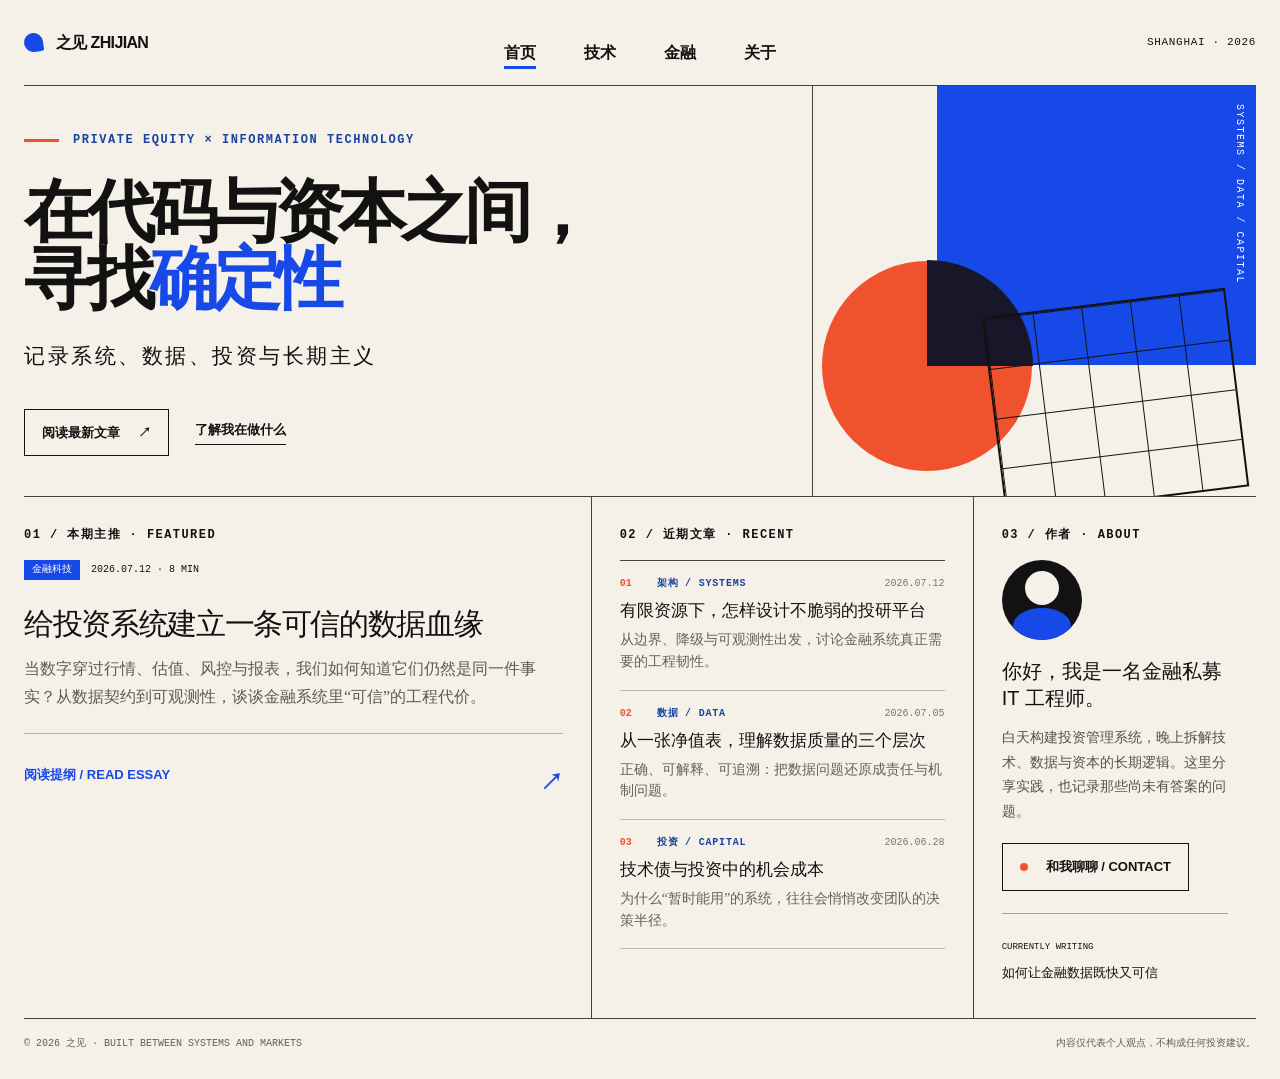
==== index.html @ 4075d279 "发布之见个人网站" ====
<!DOCTYPE html><html lang="zh-CN"><head><meta charSet="utf-8"/><meta name="viewport" content="width=device-width, initial-scale=1"/><link rel="stylesheet" href="/_next/static/chunks/0l_tnmiapohb3.css" data-precedence="next"/><link rel="preload" as="script" fetchPriority="low" href="/_next/static/chunks/15xrurgzs99gv.js"/><script src="/_next/static/chunks/0t2z5hkh7v~~b.js" async=""></script><script src="/_next/static/chunks/07lhk_q6pmm3r.js" async=""></script><script src="/_next/static/chunks/turbopack-08lz5pl99x_po.js" async=""></script><script src="/_next/static/chunks/0dbhjjzl8qfwv.js" async=""></script><title>之见｜在代码与资本之间寻找确定性</title><meta name="description" content="一名金融私募 IT 工程师关于系统、数据、投资与长期主义的个人记录。"/><link rel="canonical" href="https://jiandong7.github.io/"/><meta property="og:title" content="之见｜在代码与资本之间寻找确定性"/><meta property="og:description" content="一名金融私募 IT 工程师关于系统、数据、投资与长期主义的个人记录。"/><meta property="og:url" content="https://jiandong7.github.io/"/><meta property="og:locale" content="zh_CN"/><meta property="og:image" content="https://jiandong7.github.io/og.png"/><meta property="og:image:width" content="1536"/><meta property="og:image:height" content="1024"/><meta property="og:image:alt" content="之见——在代码与资本之间寻找确定性"/><meta property="og:type" content="website"/><meta name="twitter:card" content="summary_large_image"/><meta name="twitter:title" content="之见｜在代码与资本之间寻找确定性"/><meta name="twitter:description" content="一名金融私募 IT 工程师关于系统、数据、投资与长期主义的个人记录。"/><meta name="twitter:image" content="https://jiandong7.github.io/og.png"/><script src="/_next/static/chunks/03~yq9q893hmn.js" noModule=""></script></head><body><div hidden=""><!--$--><!--/$--></div><main><header class="site-header"><a class="brand" href="#top" aria-label="之见首页"><span class="brand-mark" aria-hidden="true"></span><span>之见 ZHIJIAN</span></a><nav aria-label="主导航"><a class="active" href="#top">首页</a><a href="#writing">技术</a><a href="#writing">金融</a><a href="#about">关于</a></nav><span class="header-meta">SHANGHAI · 2026</span></header><section class="hero" id="top" aria-labelledby="hero-title"><div class="hero-copy"><p class="eyebrow"><span aria-hidden="true"></span>PRIVATE EQUITY × INFORMATION TECHNOLOGY</p><h1 id="hero-title">在代码与资本之间，<br/>寻找<span>确定性</span></h1><p class="hero-subtitle">记录系统、数据、投资与长期主义</p><div class="hero-actions"><a class="primary-link" href="#writing">阅读最新文章 <span aria-hidden="true">↗</span></a><a class="text-link" href="#about">了解我在做什么</a></div></div><div class="hero-art" aria-label="由系统、数据与资本构成的抽象几何图形" role="img"><div class="blue-plane"><span>SYSTEMS / DATA / CAPITAL</span></div><div class="orange-disc"></div><div class="dark-quarter"></div><div class="grid-plane" aria-hidden="true"></div></div></section><section class="content-grid" id="writing" aria-label="文章与作者信息"><article class="featured"><p class="section-kicker">01 / 本期主推 · FEATURED</p><div class="article-meta"><span>金融科技</span><time dateTime="2026-07-12">2026.07.12 · 8 MIN</time></div><h2>给投资系统建立一条可信的数据血缘</h2><p class="featured-summary">当数字穿过行情、估值、风控与报表，我们如何知道它们仍然是同一件事实？从数据契约到可观测性，谈谈金融系统里“可信”的工程代价。</p><a class="read-link" href="mailto:hello@example.com?subject=关于文章：可信的数据血缘">阅读提纲 / READ ESSAY <span aria-hidden="true">↗</span></a></article><section class="recent" aria-labelledby="recent-title"><p class="section-kicker" id="recent-title">02 / 近期文章 · RECENT</p><div class="article-list"><article class="article-row"><div class="article-row-top"><span>01</span><p>架构 / SYSTEMS</p><time dateTime="2026-07-12">2026.07.12</time></div><h3>有限资源下，怎样设计不脆弱的投研平台</h3><p>从边界、降级与可观测性出发，讨论金融系统真正需要的工程韧性。</p></article><article class="article-row"><div class="article-row-top"><span>02</span><p>数据 / DATA</p><time dateTime="2026-07-05">2026.07.05</time></div><h3>从一张净值表，理解数据质量的三个层次</h3><p>正确、可解释、可追溯：把数据问题还原成责任与机制问题。</p></article><article class="article-row"><div class="article-row-top"><span>03</span><p>投资 / CAPITAL</p><time dateTime="2026-06-28">2026.06.28</time></div><h3>技术债与投资中的机会成本</h3><p>为什么“暂时能用”的系统，往往会悄悄改变团队的决策半径。</p></article></div></section><aside class="about" id="about" aria-labelledby="about-title"><p class="section-kicker">03 / 作者 · ABOUT</p><div class="avatar" aria-hidden="true"><span></span></div><h2 id="about-title">你好，我是一名金融私募 IT 工程师。</h2><p>白天构建投资管理系统，晚上拆解技术、数据与资本的长期逻辑。这里分享实践，也记录那些尚未有答案的问题。</p><a class="contact-link" href="mailto:hello@example.com"><span aria-hidden="true"></span>和我聊聊 / CONTACT</a><div class="now"><span>CURRENTLY WRITING</span><p>如何让金融数据既快又可信</p></div></aside></section><footer><p>© 2026 之见 · BUILT BETWEEN SYSTEMS AND MARKETS</p><p>内容仅代表个人观点，不构成任何投资建议。</p></footer></main><!--$--><!--/$--><script src="/_next/static/chunks/15xrurgzs99gv.js" id="_R_" async=""></script><script>(self.__next_f=self.__next_f||[]).push([0])</script><script>self.__next_f.push([1,"1:\"$Sreact.fragment\"\n2:I[39756,[\"/_next/static/chunks/0dbhjjzl8qfwv.js\"],\"default\"]\n3:I[37457,[\"/_next/static/chunks/0dbhjjzl8qfwv.js\"],\"default\"]\nb:I[68027,[\"/_next/static/chunks/0dbhjjzl8qfwv.js\"],\"default\",1]\n:HL[\"/_next/static/chunks/0l_tnmiapohb3.css\",\"style\"]\n"])</script><script>self.__next_f.push([1,"0:{\"P\":null,\"c\":[\"\",\"\"],\"q\":\"\",\"i\":false,\"f\":[[[\"\",{\"children\":[\"__PAGE__\",{}]},\"$undefined\",\"$undefined\",16],[[\"$\",\"$1\",\"c\",{\"children\":[[[\"$\",\"link\",\"0\",{\"rel\":\"stylesheet\",\"href\":\"/_next/static/chunks/0l_tnmiapohb3.css\",\"precedence\":\"next\",\"crossOrigin\":\"$undefined\",\"nonce\":\"$undefined\"}],[\"$\",\"script\",\"script-0\",{\"src\":\"/_next/static/chunks/0dbhjjzl8qfwv.js\",\"async\":true,\"nonce\":\"$undefined\"}]],[\"$\",\"html\",null,{\"lang\":\"zh-CN\",\"children\":[\"$\",\"body\",null,{\"children\":[\"$\",\"$L2\",null,{\"parallelRouterKey\":\"children\",\"error\":\"$undefined\",\"errorStyles\":\"$undefined\",\"errorScripts\":\"$undefined\",\"template\":[\"$\",\"$L3\",null,{}],\"templateStyles\":\"$undefined\",\"templateScripts\":\"$undefined\",\"notFound\":[[[\"$\",\"title\",null,{\"children\":\"404: This page could not be found.\"}],[\"$\",\"div\",null,{\"style\":{\"fontFamily\":\"system-ui,\\\"Segoe UI\\\",Roboto,Helvetica,Arial,sans-serif,\\\"Apple Color Emoji\\\",\\\"Segoe UI Emoji\\\"\",\"height\":\"100vh\",\"textAlign\":\"center\",\"display\":\"flex\",\"flexDirection\":\"column\",\"alignItems\":\"center\",\"justifyContent\":\"center\"},\"children\":[\"$\",\"div\",null,{\"children\":[[\"$\",\"style\",null,{\"dangerouslySetInnerHTML\":{\"__html\":\"body{color:#000;background:#fff;margin:0}.next-error-h1{border-right:1px solid rgba(0,0,0,.3)}@media (prefers-color-scheme:dark){body{color:#fff;background:#000}.next-error-h1{border-right:1px solid rgba(255,255,255,.3)}}\"}}],[\"$\",\"h1\",null,{\"className\":\"next-error-h1\",\"style\":{\"display\":\"inline-block\",\"margin\":\"0 20px 0 0\",\"padding\":\"0 23px 0 0\",\"fontSize\":24,\"fontWeight\":500,\"verticalAlign\":\"top\",\"lineHeight\":\"49px\"},\"children\":404}],[\"$\",\"div\",null,{\"style\":{\"display\":\"inline-block\"},\"children\":[\"$\",\"h2\",null,{\"style\":{\"fontSize\":14,\"fontWeight\":400,\"lineHeight\":\"49px\",\"margin\":0},\"children\":\"This page could not be found.\"}]}]]}]}]],[]],\"forbidden\":\"$undefined\",\"unauthorized\":\"$undefined\"}]}]}]]}],{\"children\":[[\"$\",\"$1\",\"c\",{\"children\":[[\"$\",\"main\",null,{\"children\":[[\"$\",\"header\",null,{\"className\":\"site-header\",\"children\":[[\"$\",\"a\",null,{\"className\":\"brand\",\"href\":\"#top\",\"aria-label\":\"之见首页\",\"children\":[[\"$\",\"span\",null,{\"className\":\"brand-mark\",\"aria-hidden\":\"true\"}],[\"$\",\"span\",null,{\"children\":\"之见 ZHIJIAN\"}]]}],[\"$\",\"nav\",null,{\"aria-label\":\"主导航\",\"children\":[[\"$\",\"a\",null,{\"className\":\"active\",\"href\":\"#top\",\"children\":\"首页\"}],[\"$\",\"a\",null,{\"href\":\"#writing\",\"children\":\"技术\"}],[\"$\",\"a\",null,{\"href\":\"#writing\",\"children\":\"金融\"}],[\"$\",\"a\",null,{\"href\":\"#about\",\"children\":\"关于\"}]]}],[\"$\",\"span\",null,{\"className\":\"header-meta\",\"children\":\"SHANGHAI · 2026\"}]]}],[\"$\",\"section\",null,{\"className\":\"hero\",\"id\":\"top\",\"aria-labelledby\":\"hero-title\",\"children\":[[\"$\",\"div\",null,{\"className\":\"hero-copy\",\"children\":[[\"$\",\"p\",null,{\"className\":\"eyebrow\",\"children\":[[\"$\",\"span\",null,{\"aria-hidden\":\"true\"}],\"PRIVATE EQUITY × INFORMATION TECHNOLOGY\"]}],[\"$\",\"h1\",null,{\"id\":\"hero-title\",\"children\":[\"在代码与资本之间，\",[\"$\",\"br\",null,{}],\"寻找\",[\"$\",\"span\",null,{\"children\":\"确定性\"}]]}],[\"$\",\"p\",null,{\"className\":\"hero-subtitle\",\"children\":\"记录系统、数据、投资与长期主义\"}],[\"$\",\"div\",null,{\"className\":\"hero-actions\",\"children\":[[\"$\",\"a\",null,{\"className\":\"primary-link\",\"href\":\"#writing\",\"children\":[\"阅读最新文章 \",[\"$\",\"span\",null,{\"aria-hidden\":\"true\",\"children\":\"↗\"}]]}],[\"$\",\"a\",null,{\"className\":\"text-link\",\"href\":\"#about\",\"children\":\"了解我在做什么\"}]]}]]}],[\"$\",\"div\",null,{\"className\":\"hero-art\",\"aria-label\":\"由系统、数据与资本构成的抽象几何图形\",\"role\":\"img\",\"children\":[[\"$\",\"div\",null,{\"className\":\"blue-plane\",\"children\":[\"$\",\"span\",null,{\"children\":\"SYSTEMS / DATA / CAPITAL\"}]}],[\"$\",\"div\",null,{\"className\":\"orange-disc\"}],[\"$\",\"div\",null,{\"className\":\"dark-quarter\"}],[\"$\",\"div\",null,{\"className\":\"grid-plane\",\"aria-hidden\":\"true\"}]]}]]}],[\"$\",\"section\",null,{\"className\":\"content-grid\",\"id\":\"writing\",\"aria-label\":\"文章与作者信息\",\"children\":[[\"$\",\"article\",null,{\"className\":\"featured\",\"children\":[[\"$\",\"p\",null,{\"className\":\"section-kicker\",\"children\":\"01 / 本期主推 · FEATURED\"}],[\"$\",\"div\",null,{\"className\":\"article-meta\",\"children\":[[\"$\",\"span\",null,{\"children\":\"金融科技\"}],[\"$\",\"time\",null,{\"dateTime\":\"2026-07-12\",\"children\":\"2026.07.12 · 8 MIN\"}]]}],[\"$\",\"h2\",null,{\"children\":\"给投资系统建立一条可信的数据血缘\"}],[\"$\",\"p\",null,{\"className\":\"featured-summary\",\"children\":\"当数字穿过行情、估值、风控与报表，我们如何知道它们仍然是同一件事实？从数据契约到可观测性，谈谈金融系统里“可信”的工程代价。\"}],[\"$\",\"a\",null,{\"className\":\"read-link\",\"href\":\"mailto:hello@example.com?subject=关于文章：可信的数据血缘\",\"children\":[\"阅读提纲 / READ ESSAY \",[\"$\",\"span\",null,{\"aria-hidden\":\"true\",\"children\":\"↗\"}]]}]]}],[\"$\",\"section\",null,{\"className\":\"recent\",\"aria-labelledby\":\"recent-title\",\"children\":[[\"$\",\"p\",null,{\"className\":\"section-kicker\",\"id\":\"recent-title\",\"children\":\"02 / 近期文章 · RECENT\"}],[\"$\",\"div\",null,{\"className\":\"article-list\",\"children\":[[\"$\",\"article\",\"01\",{\"className\":\"article-row\",\"children\":[[\"$\",\"div\",null,{\"className\":\"article-row-top\",\"children\":[[\"$\",\"span\",null,{\"children\":\"01\"}],[\"$\",\"p\",null,{\"children\":\"架构 / SYSTEMS\"}],[\"$\",\"time\",null,{\"dateTime\":\"2026-07-12\",\"children\":\"2026.07.12\"}]]}],[\"$\",\"h3\",null,{\"children\":\"有限资源下，怎样设计不脆弱的投研平台\"}],\"$L4\"]}],\"$L5\",\"$L6\"]}]]}],\"$L7\"]}],\"$L8\"]}],null,\"$L9\"]}],{},null,false,null]},null,false,null],\"$La\",false]],\"m\":\"$undefined\",\"G\":[\"$b\",[\"$Lc\"]],\"S\":true,\"h\":null,\"s\":\"$undefined\",\"l\":\"$undefined\",\"p\":\"$undefined\",\"d\":\"$undefined\",\"b\":\"_TuP8ntCxLaKZqxhVu7P7\"}\n"])</script><script>self.__next_f.push([1,"d:I[97367,[\"/_next/static/chunks/0dbhjjzl8qfwv.js\"],\"OutletBoundary\"]\ne:\"$Sreact.suspense\"\n10:I[97367,[\"/_next/static/chunks/0dbhjjzl8qfwv.js\"],\"ViewportBoundary\"]\n12:I[97367,[\"/_next/static/chunks/0dbhjjzl8qfwv.js\"],\"MetadataBoundary\"]\n4:[\"$\",\"p\",null,{\"children\":\"从边界、降级与可观测性出发，讨论金融系统真正需要的工程韧性。\"}]\n5:[\"$\",\"article\",\"02\",{\"className\":\"article-row\",\"children\":[[\"$\",\"div\",null,{\"className\":\"article-row-top\",\"children\":[[\"$\",\"span\",null,{\"children\":\"02\"}],[\"$\",\"p\",null,{\"children\":\"数据 / DATA\"}],[\"$\",\"time\",null,{\"dateTime\":\"2026-07-05\",\"children\":\"2026.07.05\"}]]}],[\"$\",\"h3\",null,{\"children\":\"从一张净值表，理解数据质量的三个层次\"}],[\"$\",\"p\",null,{\"children\":\"正确、可解释、可追溯：把数据问题还原成责任与机制问题。\"}]]}]\n6:[\"$\",\"article\",\"03\",{\"className\":\"article-row\",\"children\":[[\"$\",\"div\",null,{\"className\":\"article-row-top\",\"children\":[[\"$\",\"span\",null,{\"children\":\"03\"}],[\"$\",\"p\",null,{\"children\":\"投资 / CAPITAL\"}],[\"$\",\"time\",null,{\"dateTime\":\"2026-06-28\",\"children\":\"2026.06.28\"}]]}],[\"$\",\"h3\",null,{\"children\":\"技术债与投资中的机会成本\"}],[\"$\",\"p\",null,{\"children\":\"为什么“暂时能用”的系统，往往会悄悄改变团队的决策半径。\"}]]}]\n7:[\"$\",\"aside\",null,{\"className\":\"about\",\"id\":\"about\",\"aria-labelledby\":\"about-title\",\"children\":[[\"$\",\"p\",null,{\"className\":\"section-kicker\",\"children\":\"03 / 作者 · ABOUT\"}],[\"$\",\"div\",null,{\"className\":\"avatar\",\"aria-hidden\":\"true\",\"children\":[\"$\",\"span\",null,{}]}],[\"$\",\"h2\",null,{\"id\":\"about-title\",\"children\":\"你好，我是一名金融私募 IT 工程师。\"}],[\"$\",\"p\",null,{\"children\":\"白天构建投资管理系统，晚上拆解技术、数据与资本的长期逻辑。这里分享实践，也记录那些尚未有答案的问题。\"}],[\"$\",\"a\",null,{\"className\":\"contact-link\",\"href\":\"mailto:hello@example.com\",\"children\":[[\"$\",\"span\",null,{\"aria-hidden\":\"true\"}],\"和我聊聊 / CONTACT\"]}],[\"$\",\"div\",null,{\"className\":\"now\",\"children\":[[\"$\",\"span\",null,{\"children\":\"CURRENTLY WRITING\"}],[\"$\",\"p\",null,{\"children\":\"如何让金融数据既快又可信\"}]]}]]}]\n8:[\"$\",\"footer\",null,{\"children\":[[\"$\",\"p\",null,{\"children\":\"© 2026 之见 · BUILT BETWEEN SYSTEMS AND MARKETS\"}],[\"$\",\"p\",null,{\"children\":\"内容仅代表个人观点，不构成任何投资建议。\"}]]}]\n9:[\"$\",\"$Ld\",null,{\"children\":[\"$\",\"$e\",null,{\"name\":\"Next.MetadataOutlet\",\"children\":\"$@f\"}]}]\na:[\"$\",\"$1\",\"h\",{\"children\":[null,[\"$\",\"$L10\",null,{\"children\":\"$L11\"}],[\"$\",\"div\",null,{\"hidden\":true,\"children\":[\"$\",\"$L12\",null,{\"children\":[\"$\",\"$e\",null,{\"name\":\"Next.Metadata\",\"children\":\"$L13\"}]}]}],null]}]\nc:[\"$\",\"link\",\"0\",{\"rel\":\"stylesheet\",\"href\":\"/_next/static/chunks/0l_tnmiapohb3.css\",\"precedence\":\"next\",\"crossOrigin\":\"$undefined\",\"nonce\":\"$undefined\"}]\n"])</script><script>self.__next_f.push([1,"11:[[\"$\",\"meta\",\"0\",{\"charSet\":\"utf-8\"}],[\"$\",\"meta\",\"1\",{\"name\":\"viewport\",\"content\":\"width=device-width, initial-scale=1\"}]]\n"])</script><script>self.__next_f.push([1,"f:null\n13:[[\"$\",\"title\",\"0\",{\"children\":\"之见｜在代码与资本之间寻找确定性\"}],[\"$\",\"meta\",\"1\",{\"name\":\"description\",\"content\":\"一名金融私募 IT 工程师关于系统、数据、投资与长期主义的个人记录。\"}],[\"$\",\"link\",\"2\",{\"rel\":\"canonical\",\"href\":\"https://jiandong7.github.io/\"}],[\"$\",\"meta\",\"3\",{\"property\":\"og:title\",\"content\":\"之见｜在代码与资本之间寻找确定性\"}],[\"$\",\"meta\",\"4\",{\"property\":\"og:description\",\"content\":\"一名金融私募 IT 工程师关于系统、数据、投资与长期主义的个人记录。\"}],[\"$\",\"meta\",\"5\",{\"property\":\"og:url\",\"content\":\"https://jiandong7.github.io/\"}],[\"$\",\"meta\",\"6\",{\"property\":\"og:locale\",\"content\":\"zh_CN\"}],[\"$\",\"meta\",\"7\",{\"property\":\"og:image\",\"content\":\"https://jiandong7.github.io/og.png\"}],[\"$\",\"meta\",\"8\",{\"property\":\"og:image:width\",\"content\":\"1536\"}],[\"$\",\"meta\",\"9\",{\"property\":\"og:image:height\",\"content\":\"1024\"}],[\"$\",\"meta\",\"10\",{\"property\":\"og:image:alt\",\"content\":\"之见——在代码与资本之间寻找确定性\"}],[\"$\",\"meta\",\"11\",{\"property\":\"og:type\",\"content\":\"website\"}],[\"$\",\"meta\",\"12\",{\"name\":\"twitter:card\",\"content\":\"summary_large_image\"}],[\"$\",\"meta\",\"13\",{\"name\":\"twitter:title\",\"content\":\"之见｜在代码与资本之间寻找确定性\"}],[\"$\",\"meta\",\"14\",{\"name\":\"twitter:description\",\"content\":\"一名金融私募 IT 工程师关于系统、数据、投资与长期主义的个人记录。\"}],[\"$\",\"meta\",\"15\",{\"name\":\"twitter:image\",\"content\":\"https://jiandong7.github.io/og.png\"}]]\n"])</script></body></html>
---- _next/static/chunks/0l_tnmiapohb3.css ----
@layer theme{:root,:host{--font-sans:ui-sans-serif, system-ui, sans-serif, "Apple Color Emoji", "Segoe UI Emoji", "Segoe UI Symbol", "Noto Color Emoji";--font-mono:ui-monospace, SFMono-Regular, Menlo, Monaco, Consolas, "Liberation Mono", "Courier New", monospace;--spacing:.25rem;--default-font-family:var(--font-sans);--default-mono-font-family:var(--font-mono)}}@layer base{*,:after,:before,::backdrop{box-sizing:border-box;border:0 solid;margin:0;padding:0}::file-selector-button{box-sizing:border-box;border:0 solid;margin:0;padding:0}html,:host{-webkit-text-size-adjust:100%;tab-size:4;line-height:1.5;font-family:var(--default-font-family,ui-sans-serif, system-ui, sans-serif, "Apple Color Emoji", "Segoe UI Emoji", "Segoe UI Symbol", "Noto Color Emoji");font-feature-settings:var(--default-font-feature-settings,normal);font-variation-settings:var(--default-font-variation-settings,normal);-webkit-tap-highlight-color:transparent}hr{height:0;color:inherit;border-top-width:1px}abbr:where([title]){-webkit-text-decoration:underline dotted;text-decoration:underline dotted}h1,h2,h3,h4,h5,h6{font-size:inherit;font-weight:inherit}a{color:inherit;-webkit-text-decoration:inherit;-webkit-text-decoration:inherit;-webkit-text-decoration:inherit;-webkit-text-decoration:inherit;text-decoration:inherit}b,strong{font-weight:bolder}code,kbd,samp,pre{font-family:var(--default-mono-font-family,ui-monospace, SFMono-Regular, Menlo, Monaco, Consolas, "Liberation Mono", "Courier New", monospace);font-feature-settings:var(--default-mono-font-feature-settings,normal);font-variation-settings:var(--default-mono-font-variation-settings,normal);font-size:1em}small{font-size:80%}sub,sup{vertical-align:baseline;font-size:75%;line-height:0;position:relative}sub{bottom:-.25em}sup{top:-.5em}table{text-indent:0;border-color:inherit;border-collapse:collapse}:-moz-focusring{outline:auto}progress{vertical-align:baseline}summary{display:list-item}ol,ul,menu{list-style:none}img,svg,video,canvas,audio,iframe,embed,object{vertical-align:middle;display:block}img,video{max-width:100%;height:auto}button,input,select,optgroup,textarea{font:inherit;font-feature-settings:inherit;font-variation-settings:inherit;letter-spacing:inherit;color:inherit;opacity:1;background-color:#0000;border-radius:0}::file-selector-button{font:inherit;font-feature-settings:inherit;font-variation-settings:inherit;letter-spacing:inherit;color:inherit;opacity:1;background-color:#0000;border-radius:0}:where(select:is([multiple],[size])) optgroup{font-weight:bolder}:where(select:is([multiple],[size])) optgroup option{padding-inline-start:20px}::file-selector-button{margin-inline-end:4px}::placeholder{opacity:1}@supports (not ((-webkit-appearance:-apple-pay-button))) or (contain-intrinsic-size:1px){::placeholder{color:currentColor}@supports (color:color-mix(in lab, red, red)){::placeholder{color:color-mix(in oklab, currentcolor 50%, transparent)}}}textarea{resize:vertical}::-webkit-search-decoration{-webkit-appearance:none}::-webkit-date-and-time-value{min-height:1lh;text-align:inherit}::-webkit-datetime-edit{display:inline-flex}::-webkit-datetime-edit-fields-wrapper{padding:0}::-webkit-datetime-edit{padding-block:0}::-webkit-datetime-edit-year-field{padding-block:0}::-webkit-datetime-edit-month-field{padding-block:0}::-webkit-datetime-edit-day-field{padding-block:0}::-webkit-datetime-edit-hour-field{padding-block:0}::-webkit-datetime-edit-minute-field{padding-block:0}::-webkit-datetime-edit-second-field{padding-block:0}::-webkit-datetime-edit-millisecond-field{padding-block:0}::-webkit-datetime-edit-meridiem-field{padding-block:0}::-webkit-calendar-picker-indicator{line-height:1}:-moz-ui-invalid{box-shadow:none}button,input:where([type=button],[type=reset],[type=submit]){appearance:button}::file-selector-button{appearance:button}::-webkit-inner-spin-button{height:auto}::-webkit-outer-spin-button{height:auto}[hidden]:where(:not([hidden=until-found])){display:none!important}}@layer components;@layer utilities{.relative{position:relative}.static{position:static}.start{inset-inline-start:var(--spacing)}.contents{display:contents}.table{display:table}}:root{--paper:#f5f1e8;--ink:#121212;--blue:#1748e8;--orange:#f0522d;--grey:#aaa398;--line:#121212c7}*{box-sizing:border-box}html{scroll-behavior:smooth}body{background:var(--paper);color:var(--ink);margin:0;font-family:Helvetica Neue,PingFang SC,Microsoft YaHei,Arial,sans-serif}a{color:inherit;text-decoration:none}a:focus-visible{outline:3px solid var(--orange);outline-offset:5px}main{width:min(100% - 48px,1466px);margin:0 auto}.site-header{border-bottom:1px solid var(--line);grid-template-columns:1fr auto 1fr;align-items:center;gap:28px;height:86px;display:grid}.brand{letter-spacing:-.04em;align-items:center;gap:13px;width:max-content;font-weight:900;display:inline-flex}.brand-mark{background:var(--blue);border-radius:11px 11px 2px;width:19px;height:19px;display:block;transform:rotate(-8deg)}nav{align-items:center;gap:48px;font-weight:700;display:flex}nav a{padding:32px 0 12px;position:relative}nav a:after{content:"";background:var(--blue);height:3px;transition:right .18s;position:absolute;bottom:8px;left:0;right:100%}nav a:hover:after,nav a.active:after{right:0}.header-meta{letter-spacing:.06em;justify-self:end;font:500 11px/1.2 Cascadia Code,Consolas,monospace}.hero{border-bottom:1px solid var(--line);grid-template-columns:64% 36%;display:grid}.hero-copy{flex-direction:column;align-items:flex-start;min-height:410px;padding:47px 38px 40px 0;display:flex}.eyebrow{color:#19439d;letter-spacing:.13em;align-items:center;gap:14px;margin:0 0 29px;font:700 12px/1.3 Cascadia Code,Consolas,monospace;display:flex}.eyebrow span{background:var(--orange);width:35px;height:3px;display:inline-block}h1{letter-spacing:-.075em;margin:0;font-size:clamp(54px,5.35vw,82px);font-weight:950;line-height:.98}h1 span{color:var(--blue)}.hero-subtitle{letter-spacing:.12em;margin:29px 0 0;font-family:Songti SC,SimSun,serif;font-size:21px}.hero-actions{align-items:center;gap:26px;margin-top:auto;display:flex}.primary-link,.contact-link{border:1px solid var(--ink);align-items:center;gap:18px;padding:13px 17px;font-size:13px;font-weight:800;transition:background .18s,color .18s,transform .18s;display:inline-flex}.primary-link:hover,.contact-link:hover{background:var(--ink);color:var(--paper);transform:translateY(-2px)}.text-link{border-bottom:1px solid var(--ink);padding-bottom:4px;font-size:13px;font-weight:700}.hero-art{border-left:1px solid var(--line);min-height:410px;position:relative;overflow:hidden}.blue-plane{background:var(--blue);width:72%;height:68%;position:absolute;top:0;right:0}.blue-plane span{color:#fff;letter-spacing:.15em;writing-mode:vertical-rl;font:500 10px/1 Cascadia Code,Consolas,monospace;position:absolute;top:18px;right:12px}.orange-disc{background:var(--orange);border-radius:50%;width:210px;height:210px;position:absolute;bottom:25px;left:2%}.dark-quarter{background:#171729;border-radius:0 106px 0 0;width:106px;height:106px;position:absolute;bottom:130px;left:calc(2% + 105px)}.grid-plane{border:2px solid var(--ink);background-image:linear-gradient(var(--ink) 1px, transparent 1px), linear-gradient(90deg, var(--ink) 1px, transparent 1px);background-size:49px 50px;width:245px;height:200px;position:absolute;bottom:-6px;right:18px;transform:rotate(-7deg)}.content-grid{grid-template-columns:46% 31% 23%;min-height:400px;display:grid}.featured,.recent,.about{padding:31px 28px 36px 0}.recent,.about{border-left:1px solid var(--line);padding-left:28px}.section-kicker{letter-spacing:.12em;margin:0 0 18px;font:700 12px/1.2 Cascadia Code,Consolas,monospace}.article-meta{align-items:center;gap:11px;font:500 10px/1 Cascadia Code,Consolas,monospace;display:flex}.article-meta span{background:var(--blue);color:#fff;padding:5px 8px;font-family:inherit}.featured h2{letter-spacing:-.045em;max-width:650px;margin:27px 0 13px;font-size:clamp(29px,2.35vw,40px);line-height:1.14}.featured-summary{color:#5d5a54;border-bottom:1px solid #12121247;max-width:650px;padding-bottom:22px;font-family:Songti SC,SimSun,serif;font-size:16px;line-height:1.75}.read-link{color:var(--blue);justify-content:space-between;max-width:650px;margin-top:31px;font-size:13px;font-weight:800;display:flex}.read-link span{font-size:23px;transition:transform .18s}.read-link:hover span{transform:translate(4px,-4px)}.article-list{border-top:1px solid var(--line)}.article-row{border-bottom:1px solid #12121240;padding:17px 0}.article-row-top{grid-template-columns:27px 1fr auto;align-items:center;gap:10px;font:700 10px/1.2 Cascadia Code,Consolas,monospace;display:grid}.article-row-top span{color:var(--orange)}.article-row-top p{color:#19439d;letter-spacing:.08em;margin:0}.article-row-top time{color:#7c776f;font-weight:500}.article-row h3{margin:10px 0 6px;font-size:17px;line-height:1.35}.article-row>p{color:#65615b;margin:0;font:14px/1.55 Songti SC,SimSun,serif}.avatar{background:var(--ink);border-radius:50%;width:80px;height:80px;margin:5px 0 18px;position:relative;overflow:hidden}.avatar:before{content:"";background:var(--paper);border-radius:50%;width:34px;height:34px;position:absolute;top:11px;left:23px}.avatar span{background:var(--blue);border-radius:50% 50% 0 0;width:58px;height:36px;position:absolute;bottom:-4px;left:11px}.about h2{margin:0 0 13px;font-size:20px;line-height:1.35}.about>p:not(.section-kicker){color:#55524d;margin:0 0 20px;font-size:14px;line-height:1.75}.contact-link{width:max-content}.contact-link>span{background:var(--orange);border-radius:50%;width:8px;height:8px}.now{border-top:1px solid #12121259;margin-top:22px;padding-top:18px}.now span{font:500 9px/1 Cascadia Code,Consolas,monospace}.now p{margin:7px 0 0;font-family:Songti SC,SimSun,serif;font-size:13px}footer{border-top:1px solid var(--line);color:#625e57;justify-content:space-between;gap:20px;padding:18px 0 28px;font:500 10px/1.4 Cascadia Code,Consolas,monospace;display:flex}@media (max-width:980px){.site-header{grid-template-columns:1fr auto}.header-meta{display:none}.hero{grid-template-columns:1fr}.hero-art{border-left:0;border-top:1px solid var(--line);min-height:330px}.content-grid{grid-template-columns:1fr 1fr}.featured{border-bottom:1px solid var(--line);grid-column:1/-1}.recent{border-left:0;padding-left:0;padding-right:28px}}@media (max-width:650px){main{width:min(100% - 30px,1466px)}.site-header{flex-direction:column;align-items:flex-start;gap:17px;height:auto;padding:18px 0;display:flex}nav{justify-content:space-between;gap:14px;width:100%}nav a{padding:2px 0 7px}nav a:after{bottom:0}.hero-copy{min-height:410px;padding:39px 0 32px}.eyebrow{letter-spacing:.08em;font-size:10px}h1{font-size:clamp(49px,14vw,68px)}.hero-subtitle{letter-spacing:.06em;font-size:17px}.hero-actions{flex-direction:column;align-items:flex-start;gap:14px}.hero-art{min-height:280px}.orange-disc{width:165px;height:165px}.dark-quarter{width:83px;height:83px;bottom:107px;left:calc(2% + 82px)}.grid-plane{background-size:38px 40px;width:190px;height:160px}.content-grid{display:block}.featured,.recent,.about{border-left:0;border-bottom:1px solid var(--line);padding:28px 0}footer{flex-direction:column}}@media (prefers-reduced-motion:reduce){html{scroll-behavior:auto}*,:before,:after{transition-duration:.01ms!important}}
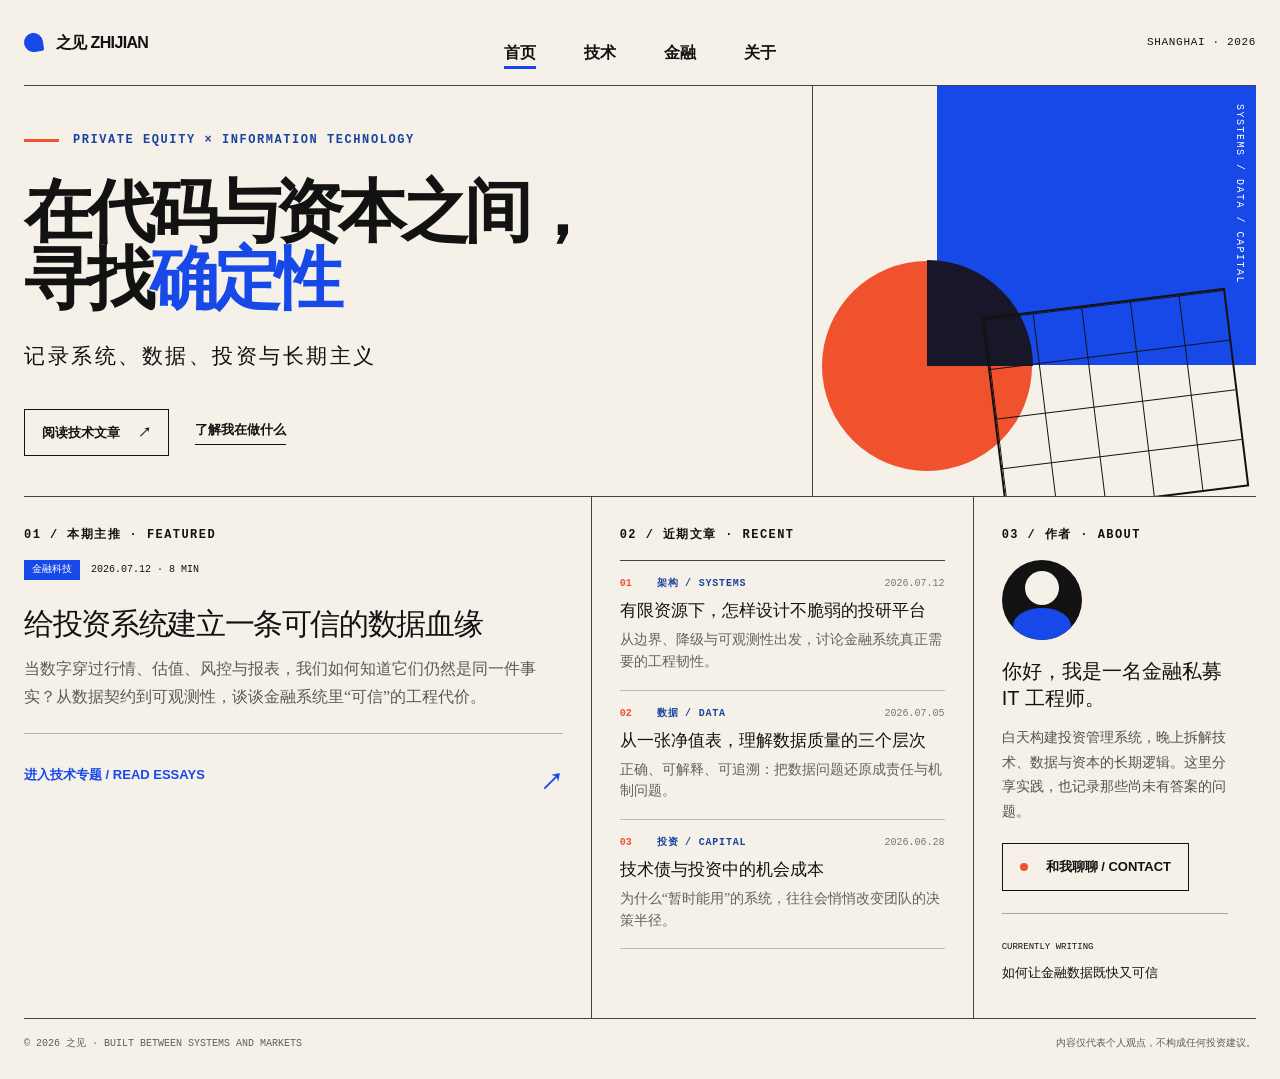
==== commit b5c39612: "修复导航并增加独立内容页面" ====
--- a/index.html
+++ b/index.html
@@ -1 +1 @@
-<!DOCTYPE html><html lang="zh-CN"><head><meta charSet="utf-8"/><meta name="viewport" content="width=device-width, initial-scale=1"/><link rel="stylesheet" href="/_next/static/chunks/0l_tnmiapohb3.css" data-precedence="next"/><link rel="preload" as="script" fetchPriority="low" href="/_next/static/chunks/15xrurgzs99gv.js"/><script src="/_next/static/chunks/0t2z5hkh7v~~b.js" async=""></script><script src="/_next/static/chunks/07lhk_q6pmm3r.js" async=""></script><script src="/_next/static/chunks/turbopack-08lz5pl99x_po.js" async=""></script><script src="/_next/static/chunks/0dbhjjzl8qfwv.js" async=""></script><title>之见｜在代码与资本之间寻找确定性</title><meta name="description" content="一名金融私募 IT 工程师关于系统、数据、投资与长期主义的个人记录。"/><link rel="canonical" href="https://jiandong7.github.io/"/><meta property="og:title" content="之见｜在代码与资本之间寻找确定性"/><meta property="og:description" content="一名金融私募 IT 工程师关于系统、数据、投资与长期主义的个人记录。"/><meta property="og:url" content="https://jiandong7.github.io/"/><meta property="og:locale" content="zh_CN"/><meta property="og:image" content="https://jiandong7.github.io/og.png"/><meta property="og:image:width" content="1536"/><meta property="og:image:height" content="1024"/><meta property="og:image:alt" content="之见——在代码与资本之间寻找确定性"/><meta property="og:type" content="website"/><meta name="twitter:card" content="summary_large_image"/><meta name="twitter:title" content="之见｜在代码与资本之间寻找确定性"/><meta name="twitter:description" content="一名金融私募 IT 工程师关于系统、数据、投资与长期主义的个人记录。"/><meta name="twitter:image" content="https://jiandong7.github.io/og.png"/><script src="/_next/static/chunks/03~yq9q893hmn.js" noModule=""></script></head><body><div hidden=""><!--$--><!--/$--></div><main><header class="site-header"><a class="brand" href="#top" aria-label="之见首页"><span class="brand-mark" aria-hidden="true"></span><span>之见 ZHIJIAN</span></a><nav aria-label="主导航"><a class="active" href="#top">首页</a><a href="#writing">技术</a><a href="#writing">金融</a><a href="#about">关于</a></nav><span class="header-meta">SHANGHAI · 2026</span></header><section class="hero" id="top" aria-labelledby="hero-title"><div class="hero-copy"><p class="eyebrow"><span aria-hidden="true"></span>PRIVATE EQUITY × INFORMATION TECHNOLOGY</p><h1 id="hero-title">在代码与资本之间，<br/>寻找<span>确定性</span></h1><p class="hero-subtitle">记录系统、数据、投资与长期主义</p><div class="hero-actions"><a class="primary-link" href="#writing">阅读最新文章 <span aria-hidden="true">↗</span></a><a class="text-link" href="#about">了解我在做什么</a></div></div><div class="hero-art" aria-label="由系统、数据与资本构成的抽象几何图形" role="img"><div class="blue-plane"><span>SYSTEMS / DATA / CAPITAL</span></div><div class="orange-disc"></div><div class="dark-quarter"></div><div class="grid-plane" aria-hidden="true"></div></div></section><section class="content-grid" id="writing" aria-label="文章与作者信息"><article class="featured"><p class="section-kicker">01 / 本期主推 · FEATURED</p><div class="article-meta"><span>金融科技</span><time dateTime="2026-07-12">2026.07.12 · 8 MIN</time></div><h2>给投资系统建立一条可信的数据血缘</h2><p class="featured-summary">当数字穿过行情、估值、风控与报表，我们如何知道它们仍然是同一件事实？从数据契约到可观测性，谈谈金融系统里“可信”的工程代价。</p><a class="read-link" href="mailto:hello@example.com?subject=关于文章：可信的数据血缘">阅读提纲 / READ ESSAY <span aria-hidden="true">↗</span></a></article><section class="recent" aria-labelledby="recent-title"><p class="section-kicker" id="recent-title">02 / 近期文章 · RECENT</p><div class="article-list"><article class="article-row"><div class="article-row-top"><span>01</span><p>架构 / SYSTEMS</p><time dateTime="2026-07-12">2026.07.12</time></div><h3>有限资源下，怎样设计不脆弱的投研平台</h3><p>从边界、降级与可观测性出发，讨论金融系统真正需要的工程韧性。</p></article><article class="article-row"><div class="article-row-top"><span>02</span><p>数据 / DATA</p><time dateTime="2026-07-05">2026.07.05</time></div><h3>从一张净值表，理解数据质量的三个层次</h3><p>正确、可解释、可追溯：把数据问题还原成责任与机制问题。</p></article><article class="article-row"><div class="article-row-top"><span>03</span><p>投资 / CAPITAL</p><time dateTime="2026-06-28">2026.06.28</time></div><h3>技术债与投资中的机会成本</h3><p>为什么“暂时能用”的系统，往往会悄悄改变团队的决策半径。</p></article></div></section><aside class="about" id="about" aria-labelledby="about-title"><p class="section-kicker">03 / 作者 · ABOUT</p><div class="avatar" aria-hidden="true"><span></span></div><h2 id="about-title">你好，我是一名金融私募 IT 工程师。</h2><p>白天构建投资管理系统，晚上拆解技术、数据与资本的长期逻辑。这里分享实践，也记录那些尚未有答案的问题。</p><a class="contact-link" href="mailto:hello@example.com"><span aria-hidden="true"></span>和我聊聊 / CONTACT</a><div class="now"><span>CURRENTLY WRITING</span><p>如何让金融数据既快又可信</p></div></aside></section><footer><p>© 2026 之见 · BUILT BETWEEN SYSTEMS AND MARKETS</p><p>内容仅代表个人观点，不构成任何投资建议。</p></footer></main><!--$--><!--/$--><script src="/_next/static/chunks/15xrurgzs99gv.js" id="_R_" async=""></script><script>(self.__next_f=self.__next_f||[]).push([0])</script><script>self.__next_f.push([1,"1:\"$Sreact.fragment\"\n2:I[39756,[\"/_next/static/chunks/0dbhjjzl8qfwv.js\"],\"default\"]\n3:I[37457,[\"/_next/static/chunks/0dbhjjzl8qfwv.js\"],\"default\"]\nb:I[68027,[\"/_next/static/chunks/0dbhjjzl8qfwv.js\"],\"default\",1]\n:HL[\"/_next/static/chunks/0l_tnmiapohb3.css\",\"style\"]\n"])</script><script>self.__next_f.push([1,"0:{\"P\":null,\"c\":[\"\",\"\"],\"q\":\"\",\"i\":false,\"f\":[[[\"\",{\"children\":[\"__PAGE__\",{}]},\"$undefined\",\"$undefined\",16],[[\"$\",\"$1\",\"c\",{\"children\":[[[\"$\",\"link\",\"0\",{\"rel\":\"stylesheet\",\"href\":\"/_next/static/chunks/0l_tnmiapohb3.css\",\"precedence\":\"next\",\"crossOrigin\":\"$undefined\",\"nonce\":\"$undefined\"}],[\"$\",\"script\",\"script-0\",{\"src\":\"/_next/static/chunks/0dbhjjzl8qfwv.js\",\"async\":true,\"nonce\":\"$undefined\"}]],[\"$\",\"html\",null,{\"lang\":\"zh-CN\",\"children\":[\"$\",\"body\",null,{\"children\":[\"$\",\"$L2\",null,{\"parallelRouterKey\":\"children\",\"error\":\"$undefined\",\"errorStyles\":\"$undefined\",\"errorScripts\":\"$undefined\",\"template\":[\"$\",\"$L3\",null,{}],\"templateStyles\":\"$undefined\",\"templateScripts\":\"$undefined\",\"notFound\":[[[\"$\",\"title\",null,{\"children\":\"404: This page could not be found.\"}],[\"$\",\"div\",null,{\"style\":{\"fontFamily\":\"system-ui,\\\"Segoe UI\\\",Roboto,Helvetica,Arial,sans-serif,\\\"Apple Color Emoji\\\",\\\"Segoe UI Emoji\\\"\",\"height\":\"100vh\",\"textAlign\":\"center\",\"display\":\"flex\",\"flexDirection\":\"column\",\"alignItems\":\"center\",\"justifyContent\":\"center\"},\"children\":[\"$\",\"div\",null,{\"children\":[[\"$\",\"style\",null,{\"dangerouslySetInnerHTML\":{\"__html\":\"body{color:#000;background:#fff;margin:0}.next-error-h1{border-right:1px solid rgba(0,0,0,.3)}@media (prefers-color-scheme:dark){body{color:#fff;background:#000}.next-error-h1{border-right:1px solid rgba(255,255,255,.3)}}\"}}],[\"$\",\"h1\",null,{\"className\":\"next-error-h1\",\"style\":{\"display\":\"inline-block\",\"margin\":\"0 20px 0 0\",\"padding\":\"0 23px 0 0\",\"fontSize\":24,\"fontWeight\":500,\"verticalAlign\":\"top\",\"lineHeight\":\"49px\"},\"children\":404}],[\"$\",\"div\",null,{\"style\":{\"display\":\"inline-block\"},\"children\":[\"$\",\"h2\",null,{\"style\":{\"fontSize\":14,\"fontWeight\":400,\"lineHeight\":\"49px\",\"margin\":0},\"children\":\"This page could not be found.\"}]}]]}]}]],[]],\"forbidden\":\"$undefined\",\"unauthorized\":\"$undefined\"}]}]}]]}],{\"children\":[[\"$\",\"$1\",\"c\",{\"children\":[[\"$\",\"main\",null,{\"children\":[[\"$\",\"header\",null,{\"className\":\"site-header\",\"children\":[[\"$\",\"a\",null,{\"className\":\"brand\",\"href\":\"#top\",\"aria-label\":\"之见首页\",\"children\":[[\"$\",\"span\",null,{\"className\":\"brand-mark\",\"aria-hidden\":\"true\"}],[\"$\",\"span\",null,{\"children\":\"之见 ZHIJIAN\"}]]}],[\"$\",\"nav\",null,{\"aria-label\":\"主导航\",\"children\":[[\"$\",\"a\",null,{\"className\":\"active\",\"href\":\"#top\",\"children\":\"首页\"}],[\"$\",\"a\",null,{\"href\":\"#writing\",\"children\":\"技术\"}],[\"$\",\"a\",null,{\"href\":\"#writing\",\"children\":\"金融\"}],[\"$\",\"a\",null,{\"href\":\"#about\",\"children\":\"关于\"}]]}],[\"$\",\"span\",null,{\"className\":\"header-meta\",\"children\":\"SHANGHAI · 2026\"}]]}],[\"$\",\"section\",null,{\"className\":\"hero\",\"id\":\"top\",\"aria-labelledby\":\"hero-title\",\"children\":[[\"$\",\"div\",null,{\"className\":\"hero-copy\",\"children\":[[\"$\",\"p\",null,{\"className\":\"eyebrow\",\"children\":[[\"$\",\"span\",null,{\"aria-hidden\":\"true\"}],\"PRIVATE EQUITY × INFORMATION TECHNOLOGY\"]}],[\"$\",\"h1\",null,{\"id\":\"hero-title\",\"children\":[\"在代码与资本之间，\",[\"$\",\"br\",null,{}],\"寻找\",[\"$\",\"span\",null,{\"children\":\"确定性\"}]]}],[\"$\",\"p\",null,{\"className\":\"hero-subtitle\",\"children\":\"记录系统、数据、投资与长期主义\"}],[\"$\",\"div\",null,{\"className\":\"hero-actions\",\"children\":[[\"$\",\"a\",null,{\"className\":\"primary-link\",\"href\":\"#writing\",\"children\":[\"阅读最新文章 \",[\"$\",\"span\",null,{\"aria-hidden\":\"true\",\"children\":\"↗\"}]]}],[\"$\",\"a\",null,{\"className\":\"text-link\",\"href\":\"#about\",\"children\":\"了解我在做什么\"}]]}]]}],[\"$\",\"div\",null,{\"className\":\"hero-art\",\"aria-label\":\"由系统、数据与资本构成的抽象几何图形\",\"role\":\"img\",\"children\":[[\"$\",\"div\",null,{\"className\":\"blue-plane\",\"children\":[\"$\",\"span\",null,{\"children\":\"SYSTEMS / DATA / CAPITAL\"}]}],[\"$\",\"div\",null,{\"className\":\"orange-disc\"}],[\"$\",\"div\",null,{\"className\":\"dark-quarter\"}],[\"$\",\"div\",null,{\"className\":\"grid-plane\",\"aria-hidden\":\"true\"}]]}]]}],[\"$\",\"section\",null,{\"className\":\"content-grid\",\"id\":\"writing\",\"aria-label\":\"文章与作者信息\",\"children\":[[\"$\",\"article\",null,{\"className\":\"featured\",\"children\":[[\"$\",\"p\",null,{\"className\":\"section-kicker\",\"children\":\"01 / 本期主推 · FEATURED\"}],[\"$\",\"div\",null,{\"className\":\"article-meta\",\"children\":[[\"$\",\"span\",null,{\"children\":\"金融科技\"}],[\"$\",\"time\",null,{\"dateTime\":\"2026-07-12\",\"children\":\"2026.07.12 · 8 MIN\"}]]}],[\"$\",\"h2\",null,{\"children\":\"给投资系统建立一条可信的数据血缘\"}],[\"$\",\"p\",null,{\"className\":\"featured-summary\",\"children\":\"当数字穿过行情、估值、风控与报表，我们如何知道它们仍然是同一件事实？从数据契约到可观测性，谈谈金融系统里“可信”的工程代价。\"}],[\"$\",\"a\",null,{\"className\":\"read-link\",\"href\":\"mailto:hello@example.com?subject=关于文章：可信的数据血缘\",\"children\":[\"阅读提纲 / READ ESSAY \",[\"$\",\"span\",null,{\"aria-hidden\":\"true\",\"children\":\"↗\"}]]}]]}],[\"$\",\"section\",null,{\"className\":\"recent\",\"aria-labelledby\":\"recent-title\",\"children\":[[\"$\",\"p\",null,{\"className\":\"section-kicker\",\"id\":\"recent-title\",\"children\":\"02 / 近期文章 · RECENT\"}],[\"$\",\"div\",null,{\"className\":\"article-list\",\"children\":[[\"$\",\"article\",\"01\",{\"className\":\"article-row\",\"children\":[[\"$\",\"div\",null,{\"className\":\"article-row-top\",\"children\":[[\"$\",\"span\",null,{\"children\":\"01\"}],[\"$\",\"p\",null,{\"children\":\"架构 / SYSTEMS\"}],[\"$\",\"time\",null,{\"dateTime\":\"2026-07-12\",\"children\":\"2026.07.12\"}]]}],[\"$\",\"h3\",null,{\"children\":\"有限资源下，怎样设计不脆弱的投研平台\"}],\"$L4\"]}],\"$L5\",\"$L6\"]}]]}],\"$L7\"]}],\"$L8\"]}],null,\"$L9\"]}],{},null,false,null]},null,false,null],\"$La\",false]],\"m\":\"$undefined\",\"G\":[\"$b\",[\"$Lc\"]],\"S\":true,\"h\":null,\"s\":\"$undefined\",\"l\":\"$undefined\",\"p\":\"$undefined\",\"d\":\"$undefined\",\"b\":\"_TuP8ntCxLaKZqxhVu7P7\"}\n"])</script><script>self.__next_f.push([1,"d:I[97367,[\"/_next/static/chunks/0dbhjjzl8qfwv.js\"],\"OutletBoundary\"]\ne:\"$Sreact.suspense\"\n10:I[97367,[\"/_next/static/chunks/0dbhjjzl8qfwv.js\"],\"ViewportBoundary\"]\n12:I[97367,[\"/_next/static/chunks/0dbhjjzl8qfwv.js\"],\"MetadataBoundary\"]\n4:[\"$\",\"p\",null,{\"children\":\"从边界、降级与可观测性出发，讨论金融系统真正需要的工程韧性。\"}]\n5:[\"$\",\"article\",\"02\",{\"className\":\"article-row\",\"children\":[[\"$\",\"div\",null,{\"className\":\"article-row-top\",\"children\":[[\"$\",\"span\",null,{\"children\":\"02\"}],[\"$\",\"p\",null,{\"children\":\"数据 / DATA\"}],[\"$\",\"time\",null,{\"dateTime\":\"2026-07-05\",\"children\":\"2026.07.05\"}]]}],[\"$\",\"h3\",null,{\"children\":\"从一张净值表，理解数据质量的三个层次\"}],[\"$\",\"p\",null,{\"children\":\"正确、可解释、可追溯：把数据问题还原成责任与机制问题。\"}]]}]\n6:[\"$\",\"article\",\"03\",{\"className\":\"article-row\",\"children\":[[\"$\",\"div\",null,{\"className\":\"article-row-top\",\"children\":[[\"$\",\"span\",null,{\"children\":\"03\"}],[\"$\",\"p\",null,{\"children\":\"投资 / CAPITAL\"}],[\"$\",\"time\",null,{\"dateTime\":\"2026-06-28\",\"children\":\"2026.06.28\"}]]}],[\"$\",\"h3\",null,{\"children\":\"技术债与投资中的机会成本\"}],[\"$\",\"p\",null,{\"children\":\"为什么“暂时能用”的系统，往往会悄悄改变团队的决策半径。\"}]]}]\n7:[\"$\",\"aside\",null,{\"className\":\"about\",\"id\":\"about\",\"aria-labelledby\":\"about-title\",\"children\":[[\"$\",\"p\",null,{\"className\":\"section-kicker\",\"children\":\"03 / 作者 · ABOUT\"}],[\"$\",\"div\",null,{\"className\":\"avatar\",\"aria-hidden\":\"true\",\"children\":[\"$\",\"span\",null,{}]}],[\"$\",\"h2\",null,{\"id\":\"about-title\",\"children\":\"你好，我是一名金融私募 IT 工程师。\"}],[\"$\",\"p\",null,{\"children\":\"白天构建投资管理系统，晚上拆解技术、数据与资本的长期逻辑。这里分享实践，也记录那些尚未有答案的问题。\"}],[\"$\",\"a\",null,{\"className\":\"contact-link\",\"href\":\"mailto:hello@example.com\",\"children\":[[\"$\",\"span\",null,{\"aria-hidden\":\"true\"}],\"和我聊聊 / CONTACT\"]}],[\"$\",\"div\",null,{\"className\":\"now\",\"children\":[[\"$\",\"span\",null,{\"children\":\"CURRENTLY WRITING\"}],[\"$\",\"p\",null,{\"children\":\"如何让金融数据既快又可信\"}]]}]]}]\n8:[\"$\",\"footer\",null,{\"children\":[[\"$\",\"p\",null,{\"children\":\"© 2026 之见 · BUILT BETWEEN SYSTEMS AND MARKETS\"}],[\"$\",\"p\",null,{\"children\":\"内容仅代表个人观点，不构成任何投资建议。\"}]]}]\n9:[\"$\",\"$Ld\",null,{\"children\":[\"$\",\"$e\",null,{\"name\":\"Next.MetadataOutlet\",\"children\":\"$@f\"}]}]\na:[\"$\",\"$1\",\"h\",{\"children\":[null,[\"$\",\"$L10\",null,{\"children\":\"$L11\"}],[\"$\",\"div\",null,{\"hidden\":true,\"children\":[\"$\",\"$L12\",null,{\"children\":[\"$\",\"$e\",null,{\"name\":\"Next.Metadata\",\"children\":\"$L13\"}]}]}],null]}]\nc:[\"$\",\"link\",\"0\",{\"rel\":\"stylesheet\",\"href\":\"/_next/static/chunks/0l_tnmiapohb3.css\",\"precedence\":\"next\",\"crossOrigin\":\"$undefined\",\"nonce\":\"$undefined\"}]\n"])</script><script>self.__next_f.push([1,"11:[[\"$\",\"meta\",\"0\",{\"charSet\":\"utf-8\"}],[\"$\",\"meta\",\"1\",{\"name\":\"viewport\",\"content\":\"width=device-width, initial-scale=1\"}]]\n"])</script><script>self.__next_f.push([1,"f:null\n13:[[\"$\",\"title\",\"0\",{\"children\":\"之见｜在代码与资本之间寻找确定性\"}],[\"$\",\"meta\",\"1\",{\"name\":\"description\",\"content\":\"一名金融私募 IT 工程师关于系统、数据、投资与长期主义的个人记录。\"}],[\"$\",\"link\",\"2\",{\"rel\":\"canonical\",\"href\":\"https://jiandong7.github.io/\"}],[\"$\",\"meta\",\"3\",{\"property\":\"og:title\",\"content\":\"之见｜在代码与资本之间寻找确定性\"}],[\"$\",\"meta\",\"4\",{\"property\":\"og:description\",\"content\":\"一名金融私募 IT 工程师关于系统、数据、投资与长期主义的个人记录。\"}],[\"$\",\"meta\",\"5\",{\"property\":\"og:url\",\"content\":\"https://jiandong7.github.io/\"}],[\"$\",\"meta\",\"6\",{\"property\":\"og:locale\",\"content\":\"zh_CN\"}],[\"$\",\"meta\",\"7\",{\"property\":\"og:image\",\"content\":\"https://jiandong7.github.io/og.png\"}],[\"$\",\"meta\",\"8\",{\"property\":\"og:image:width\",\"content\":\"1536\"}],[\"$\",\"meta\",\"9\",{\"property\":\"og:image:height\",\"content\":\"1024\"}],[\"$\",\"meta\",\"10\",{\"property\":\"og:image:alt\",\"content\":\"之见——在代码与资本之间寻找确定性\"}],[\"$\",\"meta\",\"11\",{\"property\":\"og:type\",\"content\":\"website\"}],[\"$\",\"meta\",\"12\",{\"name\":\"twitter:card\",\"content\":\"summary_large_image\"}],[\"$\",\"meta\",\"13\",{\"name\":\"twitter:title\",\"content\":\"之见｜在代码与资本之间寻找确定性\"}],[\"$\",\"meta\",\"14\",{\"name\":\"twitter:description\",\"content\":\"一名金融私募 IT 工程师关于系统、数据、投资与长期主义的个人记录。\"}],[\"$\",\"meta\",\"15\",{\"name\":\"twitter:image\",\"content\":\"https://jiandong7.github.io/og.png\"}]]\n"])</script></body></html>+<!DOCTYPE html><html lang="zh-CN"><head><meta charSet="utf-8"/><meta name="viewport" content="width=device-width, initial-scale=1"/><link rel="stylesheet" href="/_next/static/chunks/0b--7i1na2w4c.css" data-precedence="next"/><link rel="preload" as="script" fetchPriority="low" href="/_next/static/chunks/15xrurgzs99gv.js"/><script src="/_next/static/chunks/0t2z5hkh7v~~b.js" async=""></script><script src="/_next/static/chunks/07lhk_q6pmm3r.js" async=""></script><script src="/_next/static/chunks/turbopack-08lz5pl99x_po.js" async=""></script><script src="/_next/static/chunks/0dbhjjzl8qfwv.js" async=""></script><title>之见｜在代码与资本之间寻找确定性</title><meta name="description" content="一名金融私募 IT 工程师关于系统、数据、投资与长期主义的个人记录。"/><link rel="canonical" href="https://jiandong7.github.io/"/><meta property="og:title" content="之见｜在代码与资本之间寻找确定性"/><meta property="og:description" content="一名金融私募 IT 工程师关于系统、数据、投资与长期主义的个人记录。"/><meta property="og:url" content="https://jiandong7.github.io/"/><meta property="og:locale" content="zh_CN"/><meta property="og:image" content="https://jiandong7.github.io/og.png"/><meta property="og:image:width" content="1536"/><meta property="og:image:height" content="1024"/><meta property="og:image:alt" content="之见——在代码与资本之间寻找确定性"/><meta property="og:type" content="website"/><meta name="twitter:card" content="summary_large_image"/><meta name="twitter:title" content="之见｜在代码与资本之间寻找确定性"/><meta name="twitter:description" content="一名金融私募 IT 工程师关于系统、数据、投资与长期主义的个人记录。"/><meta name="twitter:image" content="https://jiandong7.github.io/og.png"/><script src="/_next/static/chunks/03~yq9q893hmn.js" noModule=""></script></head><body><div hidden=""><!--$--><!--/$--></div><main><header class="site-header"><a class="brand" href="/" aria-label="之见首页"><span class="brand-mark" aria-hidden="true"></span><span>之见 ZHIJIAN</span></a><nav aria-label="主导航"><a class="active" href="/" aria-current="page">首页</a><a href="/technology/">技术</a><a href="/finance/">金融</a><a href="/about/">关于</a></nav><span class="header-meta">SHANGHAI · 2026</span></header><section class="hero" id="top" aria-labelledby="hero-title"><div class="hero-copy"><p class="eyebrow"><span aria-hidden="true"></span>PRIVATE EQUITY × INFORMATION TECHNOLOGY</p><h1 id="hero-title">在代码与资本之间，<br/>寻找<span>确定性</span></h1><p class="hero-subtitle">记录系统、数据、投资与长期主义</p><div class="hero-actions"><a class="primary-link" href="/technology/">阅读技术文章 <span aria-hidden="true">↗</span></a><a class="text-link" href="/about/">了解我在做什么</a></div></div><div class="hero-art" aria-label="由系统、数据与资本构成的抽象几何图形" role="img"><div class="blue-plane"><span>SYSTEMS / DATA / CAPITAL</span></div><div class="orange-disc"></div><div class="dark-quarter"></div><div class="grid-plane" aria-hidden="true"></div></div></section><section class="content-grid" id="writing" aria-label="文章与作者信息"><article class="featured"><p class="section-kicker">01 / 本期主推 · FEATURED</p><div class="article-meta"><span>金融科技</span><time dateTime="2026-07-12">2026.07.12 · 8 MIN</time></div><h2>给投资系统建立一条可信的数据血缘</h2><p class="featured-summary">当数字穿过行情、估值、风控与报表，我们如何知道它们仍然是同一件事实？从数据契约到可观测性，谈谈金融系统里“可信”的工程代价。</p><a class="read-link" href="/technology/">进入技术专题 / READ ESSAYS <span aria-hidden="true">↗</span></a></article><section class="recent" aria-labelledby="recent-title"><p class="section-kicker" id="recent-title">02 / 近期文章 · RECENT</p><div class="article-list"><article class="article-row"><div class="article-row-top"><span>01</span><p>架构 / SYSTEMS</p><time dateTime="2026-07-12">2026.07.12</time></div><h3>有限资源下，怎样设计不脆弱的投研平台</h3><p>从边界、降级与可观测性出发，讨论金融系统真正需要的工程韧性。</p></article><article class="article-row"><div class="article-row-top"><span>02</span><p>数据 / DATA</p><time dateTime="2026-07-05">2026.07.05</time></div><h3>从一张净值表，理解数据质量的三个层次</h3><p>正确、可解释、可追溯：把数据问题还原成责任与机制问题。</p></article><article class="article-row"><div class="article-row-top"><span>03</span><p>投资 / CAPITAL</p><time dateTime="2026-06-28">2026.06.28</time></div><h3>技术债与投资中的机会成本</h3><p>为什么“暂时能用”的系统，往往会悄悄改变团队的决策半径。</p></article></div></section><aside class="about" id="about" aria-labelledby="about-title"><p class="section-kicker">03 / 作者 · ABOUT</p><div class="avatar" aria-hidden="true"><span></span></div><h2 id="about-title">你好，我是一名金融私募 IT 工程师。</h2><p>白天构建投资管理系统，晚上拆解技术、数据与资本的长期逻辑。这里分享实践，也记录那些尚未有答案的问题。</p><a class="contact-link" href="mailto:hello@example.com"><span aria-hidden="true"></span>和我聊聊 / CONTACT</a><div class="now"><span>CURRENTLY WRITING</span><p>如何让金融数据既快又可信</p></div></aside></section><footer><p>© 2026 之见 · BUILT BETWEEN SYSTEMS AND MARKETS</p><p>内容仅代表个人观点，不构成任何投资建议。</p></footer></main><!--$--><!--/$--><script src="/_next/static/chunks/15xrurgzs99gv.js" id="_R_" async=""></script><script>(self.__next_f=self.__next_f||[]).push([0])</script><script>self.__next_f.push([1,"1:\"$Sreact.fragment\"\n2:I[39756,[\"/_next/static/chunks/0dbhjjzl8qfwv.js\"],\"default\"]\n3:I[37457,[\"/_next/static/chunks/0dbhjjzl8qfwv.js\"],\"default\"]\ne:I[68027,[\"/_next/static/chunks/0dbhjjzl8qfwv.js\"],\"default\",1]\n:HL[\"/_next/static/chunks/0b--7i1na2w4c.css\",\"style\"]\n"])</script><script>self.__next_f.push([1,"0:{\"P\":null,\"c\":[\"\",\"\"],\"q\":\"\",\"i\":false,\"f\":[[[\"\",{\"children\":[\"__PAGE__\",{}]},\"$undefined\",\"$undefined\",16],[[\"$\",\"$1\",\"c\",{\"children\":[[[\"$\",\"link\",\"0\",{\"rel\":\"stylesheet\",\"href\":\"/_next/static/chunks/0b--7i1na2w4c.css\",\"precedence\":\"next\",\"crossOrigin\":\"$undefined\",\"nonce\":\"$undefined\"}],[\"$\",\"script\",\"script-0\",{\"src\":\"/_next/static/chunks/0dbhjjzl8qfwv.js\",\"async\":true,\"nonce\":\"$undefined\"}]],[\"$\",\"html\",null,{\"lang\":\"zh-CN\",\"children\":[\"$\",\"body\",null,{\"children\":[\"$\",\"$L2\",null,{\"parallelRouterKey\":\"children\",\"error\":\"$undefined\",\"errorStyles\":\"$undefined\",\"errorScripts\":\"$undefined\",\"template\":[\"$\",\"$L3\",null,{}],\"templateStyles\":\"$undefined\",\"templateScripts\":\"$undefined\",\"notFound\":[[[\"$\",\"title\",null,{\"children\":\"404: This page could not be found.\"}],[\"$\",\"div\",null,{\"style\":{\"fontFamily\":\"system-ui,\\\"Segoe UI\\\",Roboto,Helvetica,Arial,sans-serif,\\\"Apple Color Emoji\\\",\\\"Segoe UI Emoji\\\"\",\"height\":\"100vh\",\"textAlign\":\"center\",\"display\":\"flex\",\"flexDirection\":\"column\",\"alignItems\":\"center\",\"justifyContent\":\"center\"},\"children\":[\"$\",\"div\",null,{\"children\":[[\"$\",\"style\",null,{\"dangerouslySetInnerHTML\":{\"__html\":\"body{color:#000;background:#fff;margin:0}.next-error-h1{border-right:1px solid rgba(0,0,0,.3)}@media (prefers-color-scheme:dark){body{color:#fff;background:#000}.next-error-h1{border-right:1px solid rgba(255,255,255,.3)}}\"}}],[\"$\",\"h1\",null,{\"className\":\"next-error-h1\",\"style\":{\"display\":\"inline-block\",\"margin\":\"0 20px 0 0\",\"padding\":\"0 23px 0 0\",\"fontSize\":24,\"fontWeight\":500,\"verticalAlign\":\"top\",\"lineHeight\":\"49px\"},\"children\":404}],[\"$\",\"div\",null,{\"style\":{\"display\":\"inline-block\"},\"children\":[\"$\",\"h2\",null,{\"style\":{\"fontSize\":14,\"fontWeight\":400,\"lineHeight\":\"49px\",\"margin\":0},\"children\":\"This page could not be found.\"}]}]]}]}]],[]],\"forbidden\":\"$undefined\",\"unauthorized\":\"$undefined\"}]}]}]]}],{\"children\":[[\"$\",\"$1\",\"c\",{\"children\":[[\"$\",\"main\",null,{\"children\":[[\"$\",\"header\",null,{\"className\":\"site-header\",\"children\":[[\"$\",\"a\",null,{\"className\":\"brand\",\"href\":\"/\",\"aria-label\":\"之见首页\",\"children\":[[\"$\",\"span\",null,{\"className\":\"brand-mark\",\"aria-hidden\":\"true\"}],[\"$\",\"span\",null,{\"children\":\"之见 ZHIJIAN\"}]]}],[\"$\",\"nav\",null,{\"aria-label\":\"主导航\",\"children\":[[\"$\",\"a\",\"home\",{\"className\":\"active\",\"href\":\"/\",\"aria-current\":\"page\",\"children\":\"首页\"}],[\"$\",\"a\",\"technology\",{\"className\":\"$undefined\",\"href\":\"/technology/\",\"aria-current\":\"$undefined\",\"children\":\"技术\"}],[\"$\",\"a\",\"finance\",{\"className\":\"$undefined\",\"href\":\"/finance/\",\"aria-current\":\"$undefined\",\"children\":\"金融\"}],[\"$\",\"a\",\"about\",{\"className\":\"$undefined\",\"href\":\"/about/\",\"aria-current\":\"$undefined\",\"children\":\"关于\"}]]}],[\"$\",\"span\",null,{\"className\":\"header-meta\",\"children\":\"SHANGHAI · 2026\"}]]}],[\"$\",\"section\",null,{\"className\":\"hero\",\"id\":\"top\",\"aria-labelledby\":\"hero-title\",\"children\":[[\"$\",\"div\",null,{\"className\":\"hero-copy\",\"children\":[[\"$\",\"p\",null,{\"className\":\"eyebrow\",\"children\":[[\"$\",\"span\",null,{\"aria-hidden\":\"true\"}],\"PRIVATE EQUITY × INFORMATION TECHNOLOGY\"]}],[\"$\",\"h1\",null,{\"id\":\"hero-title\",\"children\":[\"在代码与资本之间，\",[\"$\",\"br\",null,{}],\"寻找\",[\"$\",\"span\",null,{\"children\":\"确定性\"}]]}],[\"$\",\"p\",null,{\"className\":\"hero-subtitle\",\"children\":\"记录系统、数据、投资与长期主义\"}],[\"$\",\"div\",null,{\"className\":\"hero-actions\",\"children\":[[\"$\",\"a\",null,{\"className\":\"primary-link\",\"href\":\"/technology/\",\"children\":[\"阅读技术文章 \",[\"$\",\"span\",null,{\"aria-hidden\":\"true\",\"children\":\"↗\"}]]}],[\"$\",\"a\",null,{\"className\":\"text-link\",\"href\":\"/about/\",\"children\":\"了解我在做什么\"}]]}]]}],[\"$\",\"div\",null,{\"className\":\"hero-art\",\"aria-label\":\"由系统、数据与资本构成的抽象几何图形\",\"role\":\"img\",\"children\":[[\"$\",\"div\",null,{\"className\":\"blue-plane\",\"children\":[\"$\",\"span\",null,{\"children\":\"SYSTEMS / DATA / CAPITAL\"}]}],[\"$\",\"div\",null,{\"className\":\"orange-disc\"}],[\"$\",\"div\",null,{\"className\":\"dark-quarter\"}],[\"$\",\"div\",null,{\"className\":\"grid-plane\",\"aria-hidden\":\"true\"}]]}]]}],[\"$\",\"section\",null,{\"className\":\"content-grid\",\"id\":\"writing\",\"aria-label\":\"文章与作者信息\",\"children\":[[\"$\",\"article\",null,{\"className\":\"featured\",\"children\":[[\"$\",\"p\",null,{\"className\":\"section-kicker\",\"children\":\"01 / 本期主推 · FEATURED\"}],[\"$\",\"div\",null,{\"className\":\"article-meta\",\"children\":[[\"$\",\"span\",null,{\"children\":\"金融科技\"}],[\"$\",\"time\",null,{\"dateTime\":\"2026-07-12\",\"children\":\"2026.07.12 · 8 MIN\"}]]}],[\"$\",\"h2\",null,{\"children\":\"给投资系统建立一条可信的数据血缘\"}],[\"$\",\"p\",null,{\"className\":\"featured-summary\",\"children\":\"当数字穿过行情、估值、风控与报表，我们如何知道它们仍然是同一件事实？从数据契约到可观测性，谈谈金融系统里“可信”的工程代价。\"}],[\"$\",\"a\",null,{\"className\":\"read-link\",\"href\":\"/technology/\",\"children\":[\"进入技术专题 / READ ESSAYS \",[\"$\",\"span\",null,{\"aria-hidden\":\"true\",\"children\":\"↗\"}]]}]]}],[\"$\",\"section\",null,{\"className\":\"recent\",\"aria-labelledby\":\"recent-title\",\"children\":[[\"$\",\"p\",null,{\"className\":\"section-kicker\",\"id\":\"recent-title\",\"children\":\"02 / 近期文章 · RECENT\"}],[\"$\",\"div\",null,{\"className\":\"article-list\",\"children\":[[\"$\",\"article\",\"01\",{\"className\":\"article-row\",\"children\":[[\"$\",\"div\",null,{\"className\":\"article-row-top\",\"children\":[[\"$\",\"span\",null,{\"children\":\"01\"}],\"$L4\",\"$L5\"]}],\"$L6\",\"$L7\"]}],\"$L8\",\"$L9\"]}]]}],\"$La\"]}],\"$Lb\"]}],null,\"$Lc\"]}],{},null,false,null]},null,false,null],\"$Ld\",false]],\"m\":\"$undefined\",\"G\":[\"$e\",[\"$Lf\"]],\"S\":true,\"h\":null,\"s\":\"$undefined\",\"l\":\"$undefined\",\"p\":\"$undefined\",\"d\":\"$undefined\",\"b\":\"s3cVLH9XX98Ky2ExnYdYe\"}\n"])</script><script>self.__next_f.push([1,"10:I[97367,[\"/_next/static/chunks/0dbhjjzl8qfwv.js\"],\"OutletBoundary\"]\n11:\"$Sreact.suspense\"\n13:I[97367,[\"/_next/static/chunks/0dbhjjzl8qfwv.js\"],\"ViewportBoundary\"]\n15:I[97367,[\"/_next/static/chunks/0dbhjjzl8qfwv.js\"],\"MetadataBoundary\"]\n4:[\"$\",\"p\",null,{\"children\":\"架构 / SYSTEMS\"}]\n5:[\"$\",\"time\",null,{\"dateTime\":\"2026-07-12\",\"children\":\"2026.07.12\"}]\n6:[\"$\",\"h3\",null,{\"children\":\"有限资源下，怎样设计不脆弱的投研平台\"}]\n7:[\"$\",\"p\",null,{\"children\":\"从边界、降级与可观测性出发，讨论金融系统真正需要的工程韧性。\"}]\n8:[\"$\",\"article\",\"02\",{\"className\":\"article-row\",\"children\":[[\"$\",\"div\",null,{\"className\":\"article-row-top\",\"children\":[[\"$\",\"span\",null,{\"children\":\"02\"}],[\"$\",\"p\",null,{\"children\":\"数据 / DATA\"}],[\"$\",\"time\",null,{\"dateTime\":\"2026-07-05\",\"children\":\"2026.07.05\"}]]}],[\"$\",\"h3\",null,{\"children\":\"从一张净值表，理解数据质量的三个层次\"}],[\"$\",\"p\",null,{\"children\":\"正确、可解释、可追溯：把数据问题还原成责任与机制问题。\"}]]}]\n9:[\"$\",\"article\",\"03\",{\"className\":\"article-row\",\"children\":[[\"$\",\"div\",null,{\"className\":\"article-row-top\",\"children\":[[\"$\",\"span\",null,{\"children\":\"03\"}],[\"$\",\"p\",null,{\"children\":\"投资 / CAPITAL\"}],[\"$\",\"time\",null,{\"dateTime\":\"2026-06-28\",\"children\":\"2026.06.28\"}]]}],[\"$\",\"h3\",null,{\"children\":\"技术债与投资中的机会成本\"}],[\"$\",\"p\",null,{\"children\":\"为什么“暂时能用”的系统，往往会悄悄改变团队的决策半径。\"}]]}]\na:[\"$\",\"aside\",null,{\"className\":\"about\",\"id\":\"about\",\"aria-labelledby\":\"about-title\",\"children\":[[\"$\",\"p\",null,{\"className\":\"section-kicker\",\"children\":\"03 / 作者 · ABOUT\"}],[\"$\",\"div\",null,{\"className\":\"avatar\",\"aria-hidden\":\"true\",\"children\":[\"$\",\"span\",null,{}]}],[\"$\",\"h2\",null,{\"id\":\"about-title\",\"children\":\"你好，我是一名金融私募 IT 工程师。\"}],[\"$\",\"p\",null,{\"children\":\"白天构建投资管理系统，晚上拆解技术、数据与资本的长期逻辑。这里分享实践，也记录那些尚未有答案的问题。\"}],[\"$\",\"a\",null,{\"className\":\"contact-link\",\"href\":\"mailto:hello@example.com\",\"children\":[[\"$\",\"span\",null,{\"aria-hidden\":\"true\"}],\"和我聊聊 / CONTACT\"]}],[\"$\",\"div\",null,{\"className\":\"now\",\"children\":[[\"$\",\"span\",null,{\"children\":\"CURRENTLY WRITING\"}],[\"$\",\"p\",null,{\"children\":\"如何让金融数据既快又可信\"}]]}]]}]\nb:[\"$\",\"footer\",null,{\"children\":[[\"$\",\"p\",null,{\"children\":\"© 2026 之见 · BUILT BETWEEN SYSTEMS AND MARKETS\"}],[\"$\",\"p\",null,{\"children\":\"内容仅代表个人观点，不构成任何投资建议。\"}]]}]\nc:[\"$\",\"$L10\",null,{\"children\":[\"$\",\"$11\",null,{\"name\":\"Next.MetadataOutlet\",\"children\":\"$@12\"}]}]\nd:[\"$\",\"$1\",\"h\",{\"children\":[null,[\"$\",\"$L13\",null,{\"children\":\"$L14\"}],[\"$\",\"div\",null,{\"hidden\":true,\"children\":[\"$\",\"$L15\",null,{\"children\":[\"$\",\"$11\",null,{\"name\":\"Next.Metadata\",\"children\":\"$L16\"}]}]}],null]}]\nf:[\"$\",\"link\",\"0\",{\"rel\":\"stylesheet\",\"href\":\"/_next/static/chunks/0b--7i1na2w4c.css\",\"precedence\":\"next\",\"crossOrigin\":\"$undefined\",\"nonce\":\"$undefined\"}]\n"])</script><script>self.__next_f.push([1,"14:[[\"$\",\"meta\",\"0\",{\"charSet\":\"utf-8\"}],[\"$\",\"meta\",\"1\",{\"name\":\"viewport\",\"content\":\"width=device-width, initial-scale=1\"}]]\n"])</script><script>self.__next_f.push([1,"12:null\n16:[[\"$\",\"title\",\"0\",{\"children\":\"之见｜在代码与资本之间寻找确定性\"}],[\"$\",\"meta\",\"1\",{\"name\":\"description\",\"content\":\"一名金融私募 IT 工程师关于系统、数据、投资与长期主义的个人记录。\"}],[\"$\",\"link\",\"2\",{\"rel\":\"canonical\",\"href\":\"https://jiandong7.github.io/\"}],[\"$\",\"meta\",\"3\",{\"property\":\"og:title\",\"content\":\"之见｜在代码与资本之间寻找确定性\"}],[\"$\",\"meta\",\"4\",{\"property\":\"og:description\",\"content\":\"一名金融私募 IT 工程师关于系统、数据、投资与长期主义的个人记录。\"}],[\"$\",\"meta\",\"5\",{\"property\":\"og:url\",\"content\":\"https://jiandong7.github.io/\"}],[\"$\",\"meta\",\"6\",{\"property\":\"og:locale\",\"content\":\"zh_CN\"}],[\"$\",\"meta\",\"7\",{\"property\":\"og:image\",\"content\":\"https://jiandong7.github.io/og.png\"}],[\"$\",\"meta\",\"8\",{\"property\":\"og:image:width\",\"content\":\"1536\"}],[\"$\",\"meta\",\"9\",{\"property\":\"og:image:height\",\"content\":\"1024\"}],[\"$\",\"meta\",\"10\",{\"property\":\"og:image:alt\",\"content\":\"之见——在代码与资本之间寻找确定性\"}],[\"$\",\"meta\",\"11\",{\"property\":\"og:type\",\"content\":\"website\"}],[\"$\",\"meta\",\"12\",{\"name\":\"twitter:card\",\"content\":\"summary_large_image\"}],[\"$\",\"meta\",\"13\",{\"name\":\"twitter:title\",\"content\":\"之见｜在代码与资本之间寻找确定性\"}],[\"$\",\"meta\",\"14\",{\"name\":\"twitter:description\",\"content\":\"一名金融私募 IT 工程师关于系统、数据、投资与长期主义的个人记录。\"}],[\"$\",\"meta\",\"15\",{\"name\":\"twitter:image\",\"content\":\"https://jiandong7.github.io/og.png\"}]]\n"])</script></body></html>
--- a/_next/static/chunks/0b--7i1na2w4c.css
+++ b/_next/static/chunks/0b--7i1na2w4c.css
@@ -0,0 +1 @@
+@layer theme{:root,:host{--font-sans:ui-sans-serif, system-ui, sans-serif, "Apple Color Emoji", "Segoe UI Emoji", "Segoe UI Symbol", "Noto Color Emoji";--font-mono:ui-monospace, SFMono-Regular, Menlo, Monaco, Consolas, "Liberation Mono", "Courier New", monospace;--spacing:.25rem;--default-font-family:var(--font-sans);--default-mono-font-family:var(--font-mono)}}@layer base{*,:after,:before,::backdrop{box-sizing:border-box;border:0 solid;margin:0;padding:0}::file-selector-button{box-sizing:border-box;border:0 solid;margin:0;padding:0}html,:host{-webkit-text-size-adjust:100%;tab-size:4;line-height:1.5;font-family:var(--default-font-family,ui-sans-serif, system-ui, sans-serif, "Apple Color Emoji", "Segoe UI Emoji", "Segoe UI Symbol", "Noto Color Emoji");font-feature-settings:var(--default-font-feature-settings,normal);font-variation-settings:var(--default-font-variation-settings,normal);-webkit-tap-highlight-color:transparent}hr{height:0;color:inherit;border-top-width:1px}abbr:where([title]){-webkit-text-decoration:underline dotted;text-decoration:underline dotted}h1,h2,h3,h4,h5,h6{font-size:inherit;font-weight:inherit}a{color:inherit;-webkit-text-decoration:inherit;-webkit-text-decoration:inherit;-webkit-text-decoration:inherit;-webkit-text-decoration:inherit;text-decoration:inherit}b,strong{font-weight:bolder}code,kbd,samp,pre{font-family:var(--default-mono-font-family,ui-monospace, SFMono-Regular, Menlo, Monaco, Consolas, "Liberation Mono", "Courier New", monospace);font-feature-settings:var(--default-mono-font-feature-settings,normal);font-variation-settings:var(--default-mono-font-variation-settings,normal);font-size:1em}small{font-size:80%}sub,sup{vertical-align:baseline;font-size:75%;line-height:0;position:relative}sub{bottom:-.25em}sup{top:-.5em}table{text-indent:0;border-color:inherit;border-collapse:collapse}:-moz-focusring{outline:auto}progress{vertical-align:baseline}summary{display:list-item}ol,ul,menu{list-style:none}img,svg,video,canvas,audio,iframe,embed,object{vertical-align:middle;display:block}img,video{max-width:100%;height:auto}button,input,select,optgroup,textarea{font:inherit;font-feature-settings:inherit;font-variation-settings:inherit;letter-spacing:inherit;color:inherit;opacity:1;background-color:#0000;border-radius:0}::file-selector-button{font:inherit;font-feature-settings:inherit;font-variation-settings:inherit;letter-spacing:inherit;color:inherit;opacity:1;background-color:#0000;border-radius:0}:where(select:is([multiple],[size])) optgroup{font-weight:bolder}:where(select:is([multiple],[size])) optgroup option{padding-inline-start:20px}::file-selector-button{margin-inline-end:4px}::placeholder{opacity:1}@supports (not ((-webkit-appearance:-apple-pay-button))) or (contain-intrinsic-size:1px){::placeholder{color:currentColor}@supports (color:color-mix(in lab, red, red)){::placeholder{color:color-mix(in oklab, currentcolor 50%, transparent)}}}textarea{resize:vertical}::-webkit-search-decoration{-webkit-appearance:none}::-webkit-date-and-time-value{min-height:1lh;text-align:inherit}::-webkit-datetime-edit{display:inline-flex}::-webkit-datetime-edit-fields-wrapper{padding:0}::-webkit-datetime-edit{padding-block:0}::-webkit-datetime-edit-year-field{padding-block:0}::-webkit-datetime-edit-month-field{padding-block:0}::-webkit-datetime-edit-day-field{padding-block:0}::-webkit-datetime-edit-hour-field{padding-block:0}::-webkit-datetime-edit-minute-field{padding-block:0}::-webkit-datetime-edit-second-field{padding-block:0}::-webkit-datetime-edit-millisecond-field{padding-block:0}::-webkit-datetime-edit-meridiem-field{padding-block:0}::-webkit-calendar-picker-indicator{line-height:1}:-moz-ui-invalid{box-shadow:none}button,input:where([type=button],[type=reset],[type=submit]){appearance:button}::file-selector-button{appearance:button}::-webkit-inner-spin-button{height:auto}::-webkit-outer-spin-button{height:auto}[hidden]:where(:not([hidden=until-found])){display:none!important}}@layer components;@layer utilities{.relative{position:relative}.static{position:static}.start{inset-inline-start:var(--spacing)}.contents{display:contents}.table{display:table}}:root{--paper:#f5f1e8;--ink:#121212;--blue:#1748e8;--orange:#f0522d;--grey:#aaa398;--line:#121212c7}*{box-sizing:border-box}html{scroll-behavior:smooth}body{background:var(--paper);color:var(--ink);margin:0;font-family:Helvetica Neue,PingFang SC,Microsoft YaHei,Arial,sans-serif}a{color:inherit;text-decoration:none}a:focus-visible{outline:3px solid var(--orange);outline-offset:5px}main{width:min(100% - 48px,1466px);margin:0 auto}.site-header{border-bottom:1px solid var(--line);grid-template-columns:1fr auto 1fr;align-items:center;gap:28px;height:86px;display:grid}.brand{letter-spacing:-.04em;align-items:center;gap:13px;width:max-content;font-weight:900;display:inline-flex}.brand-mark{background:var(--blue);border-radius:11px 11px 2px;width:19px;height:19px;display:block;transform:rotate(-8deg)}nav{align-items:center;gap:48px;font-weight:700;display:flex}nav a{padding:32px 0 12px;position:relative}nav a:after{content:"";background:var(--blue);height:3px;transition:right .18s;position:absolute;bottom:8px;left:0;right:100%}nav a:hover:after,nav a.active:after{right:0}.header-meta{letter-spacing:.06em;justify-self:end;font:500 11px/1.2 Cascadia Code,Consolas,monospace}.hero{border-bottom:1px solid var(--line);grid-template-columns:64% 36%;display:grid}.hero-copy{flex-direction:column;align-items:flex-start;min-height:410px;padding:47px 38px 40px 0;display:flex}.eyebrow{color:#19439d;letter-spacing:.13em;align-items:center;gap:14px;margin:0 0 29px;font:700 12px/1.3 Cascadia Code,Consolas,monospace;display:flex}.eyebrow span{background:var(--orange);width:35px;height:3px;display:inline-block}h1{letter-spacing:-.075em;margin:0;font-size:clamp(54px,5.35vw,82px);font-weight:950;line-height:.98}h1 span{color:var(--blue)}.hero-subtitle{letter-spacing:.12em;margin:29px 0 0;font-family:Songti SC,SimSun,serif;font-size:21px}.hero-actions{align-items:center;gap:26px;margin-top:auto;display:flex}.primary-link,.contact-link{border:1px solid var(--ink);align-items:center;gap:18px;padding:13px 17px;font-size:13px;font-weight:800;transition:background .18s,color .18s,transform .18s;display:inline-flex}.primary-link:hover,.contact-link:hover{background:var(--ink);color:var(--paper);transform:translateY(-2px)}.text-link{border-bottom:1px solid var(--ink);padding-bottom:4px;font-size:13px;font-weight:700}.hero-art{border-left:1px solid var(--line);min-height:410px;position:relative;overflow:hidden}.blue-plane{background:var(--blue);width:72%;height:68%;position:absolute;top:0;right:0}.blue-plane span{color:#fff;letter-spacing:.15em;writing-mode:vertical-rl;font:500 10px/1 Cascadia Code,Consolas,monospace;position:absolute;top:18px;right:12px}.orange-disc{background:var(--orange);border-radius:50%;width:210px;height:210px;position:absolute;bottom:25px;left:2%}.dark-quarter{background:#171729;border-radius:0 106px 0 0;width:106px;height:106px;position:absolute;bottom:130px;left:calc(2% + 105px)}.grid-plane{border:2px solid var(--ink);background-image:linear-gradient(var(--ink) 1px, transparent 1px), linear-gradient(90deg, var(--ink) 1px, transparent 1px);background-size:49px 50px;width:245px;height:200px;position:absolute;bottom:-6px;right:18px;transform:rotate(-7deg)}.content-grid{grid-template-columns:46% 31% 23%;min-height:400px;display:grid}.featured,.recent,.about{padding:31px 28px 36px 0}.recent,.about{border-left:1px solid var(--line);padding-left:28px}.section-kicker{letter-spacing:.12em;margin:0 0 18px;font:700 12px/1.2 Cascadia Code,Consolas,monospace}.article-meta{align-items:center;gap:11px;font:500 10px/1 Cascadia Code,Consolas,monospace;display:flex}.article-meta span{background:var(--blue);color:#fff;padding:5px 8px;font-family:inherit}.featured h2{letter-spacing:-.045em;max-width:650px;margin:27px 0 13px;font-size:clamp(29px,2.35vw,40px);line-height:1.14}.featured-summary{color:#5d5a54;border-bottom:1px solid #12121247;max-width:650px;padding-bottom:22px;font-family:Songti SC,SimSun,serif;font-size:16px;line-height:1.75}.read-link{color:var(--blue);justify-content:space-between;max-width:650px;margin-top:31px;font-size:13px;font-weight:800;display:flex}.read-link span{font-size:23px;transition:transform .18s}.read-link:hover span{transform:translate(4px,-4px)}.article-list{border-top:1px solid var(--line)}.article-row{border-bottom:1px solid #12121240;padding:17px 0}.article-row-top{grid-template-columns:27px 1fr auto;align-items:center;gap:10px;font:700 10px/1.2 Cascadia Code,Consolas,monospace;display:grid}.article-row-top span{color:var(--orange)}.article-row-top p{color:#19439d;letter-spacing:.08em;margin:0}.article-row-top time{color:#7c776f;font-weight:500}.article-row h3{margin:10px 0 6px;font-size:17px;line-height:1.35}.article-row>p{color:#65615b;margin:0;font:14px/1.55 Songti SC,SimSun,serif}.avatar{background:var(--ink);border-radius:50%;width:80px;height:80px;margin:5px 0 18px;position:relative;overflow:hidden}.avatar:before{content:"";background:var(--paper);border-radius:50%;width:34px;height:34px;position:absolute;top:11px;left:23px}.avatar span{background:var(--blue);border-radius:50% 50% 0 0;width:58px;height:36px;position:absolute;bottom:-4px;left:11px}.about h2{margin:0 0 13px;font-size:20px;line-height:1.35}.about>p:not(.section-kicker){color:#55524d;margin:0 0 20px;font-size:14px;line-height:1.75}.contact-link{width:max-content}.contact-link>span{background:var(--orange);border-radius:50%;width:8px;height:8px}.now{border-top:1px solid #12121259;margin-top:22px;padding-top:18px}.now span{font:500 9px/1 Cascadia Code,Consolas,monospace}.now p{margin:7px 0 0;font-family:Songti SC,SimSun,serif;font-size:13px}footer{border-top:1px solid var(--line);color:#625e57;justify-content:space-between;gap:20px;padding:18px 0 28px;font:500 10px/1.4 Cascadia Code,Consolas,monospace;display:flex}.page-hero{border-bottom:1px solid var(--line);grid-template-rows:auto 1fr;grid-template-columns:1fr minmax(280px,420px);column-gap:72px;min-height:390px;padding:51px 0 44px;display:grid}.page-hero .eyebrow{grid-column:1/-1}.page-hero h1{align-self:end}.page-hero-finance h1 span{color:var(--orange)}.page-intro{border-left:3px solid var(--blue);color:#55514b;align-self:end;margin:0 0 7px;padding-left:20px;font:17px/1.8 Songti SC,SimSun,serif}.page-hero-finance .page-intro{border-left-color:var(--orange)}.topic-grid{border-bottom:1px solid var(--line);grid-template-columns:repeat(3,1fr);display:grid}.topic-card{flex-direction:column;min-height:390px;padding:34px 30px 38px 0;display:flex}.topic-card+.topic-card{border-left:1px solid var(--line);padding-left:30px}.topic-card-meta{letter-spacing:.09em;align-items:center;gap:13px;font:700 10px/1 Cascadia Code,Consolas,monospace;display:flex}.topic-card-meta span{color:var(--orange)}.topic-card-meta p{color:#19439d;margin:0}.topic-card h2{letter-spacing:-.035em;margin:47px 0 14px;font-size:25px;line-height:1.35}.topic-card>p{color:#5c5852;margin:0;font:15px/1.75 Songti SC,SimSun,serif}.topic-detail{color:#736e66;border-top:1px solid #12121247;margin-top:auto;padding-top:17px;font:500 10px/1.4 Cascadia Code,Consolas,monospace}.topic-cta{justify-content:space-between;align-items:center;gap:30px;min-height:170px;display:flex}.topic-cta>p{margin:0;font:18px/1.5 Songti SC,SimSun,serif}.about-page{border-bottom:1px solid var(--line);grid-template-columns:58% 42%;min-height:560px;display:grid}.about-page-intro{flex-direction:column;padding:53px 40px 50px 0;display:flex}.about-page-intro h1{margin-top:auto}.about-page-copy{border-left:1px solid var(--line);flex-direction:column;align-items:flex-start;padding:53px 0 50px 45px;display:flex}.avatar-large{width:105px;height:105px;margin-bottom:34px}.avatar-large:before{width:43px;height:43px;top:15px;left:31px}.avatar-large span{width:76px;height:47px;left:15px}.about-page-copy h2{max-width:480px;margin:0 0 25px;font-size:28px;line-height:1.35}.about-page-copy>p{color:#55514b;max-width:520px;margin:0 0 16px;font:16px/1.85 Songti SC,SimSun,serif}.about-page-copy .contact-link{margin-top:auto}.principles{border-bottom:1px solid var(--line);grid-template-columns:repeat(3,1fr);display:grid}.principles article{padding:32px 30px 37px 0}.principles article+article{border-left:1px solid var(--line);padding-left:30px}.principles span{color:var(--orange);font:700 10px/1 Cascadia Code,Consolas,monospace}.principles h2{margin:25px 0 9px;font-size:20px}.principles p{color:#625e57;margin:0;font:14px/1.65 Songti SC,SimSun,serif}@media (max-width:980px){.site-header{grid-template-columns:1fr auto}.header-meta{display:none}.hero{grid-template-columns:1fr}.hero-art{border-left:0;border-top:1px solid var(--line);min-height:330px}.content-grid{grid-template-columns:1fr 1fr}.featured{border-bottom:1px solid var(--line);grid-column:1/-1}.recent{border-left:0;padding-left:0;padding-right:28px}.page-hero{grid-template-columns:1fr;gap:28px}.page-hero h1{align-self:auto}.page-intro{max-width:620px}.topic-grid{grid-template-columns:1fr}.topic-card{min-height:300px;padding:32px 0}.topic-card+.topic-card{border-left:0;border-top:1px solid var(--line);padding-left:0}.topic-card h2{margin-top:30px}.about-page{grid-template-columns:1fr}.about-page-intro{min-height:430px}.about-page-copy{border-left:0;border-top:1px solid var(--line);padding-left:0}}@media (max-width:650px){main{width:min(100% - 30px,1466px)}.site-header{flex-direction:column;align-items:flex-start;gap:17px;height:auto;padding:18px 0;display:flex}nav{justify-content:space-between;gap:14px;width:100%}nav a{padding:2px 0 7px}nav a:after{bottom:0}.hero-copy{min-height:410px;padding:39px 0 32px}.eyebrow{letter-spacing:.08em;font-size:10px}h1{font-size:clamp(49px,14vw,68px)}.hero-subtitle{letter-spacing:.06em;font-size:17px}.hero-actions{flex-direction:column;align-items:flex-start;gap:14px}.hero-art{min-height:280px}.orange-disc{width:165px;height:165px}.dark-quarter{width:83px;height:83px;bottom:107px;left:calc(2% + 82px)}.grid-plane{background-size:38px 40px;width:190px;height:160px}.content-grid{display:block}.featured,.recent,.about{border-left:0;border-bottom:1px solid var(--line);padding:28px 0}.page-hero{flex-direction:column;min-height:430px;display:flex}.page-hero h1{margin-top:auto}.topic-cta{flex-direction:column;align-items:flex-start;padding:32px 0}.about-page-intro{min-height:390px;padding-right:0}.about-page-copy{min-height:530px;padding-top:36px}.principles{display:block}.principles article{padding:29px 0}.principles article+article{border-left:0;border-top:1px solid var(--line);padding-left:0}footer{flex-direction:column}}@media (prefers-reduced-motion:reduce){html{scroll-behavior:auto}*,:before,:after{transition-duration:.01ms!important}}
